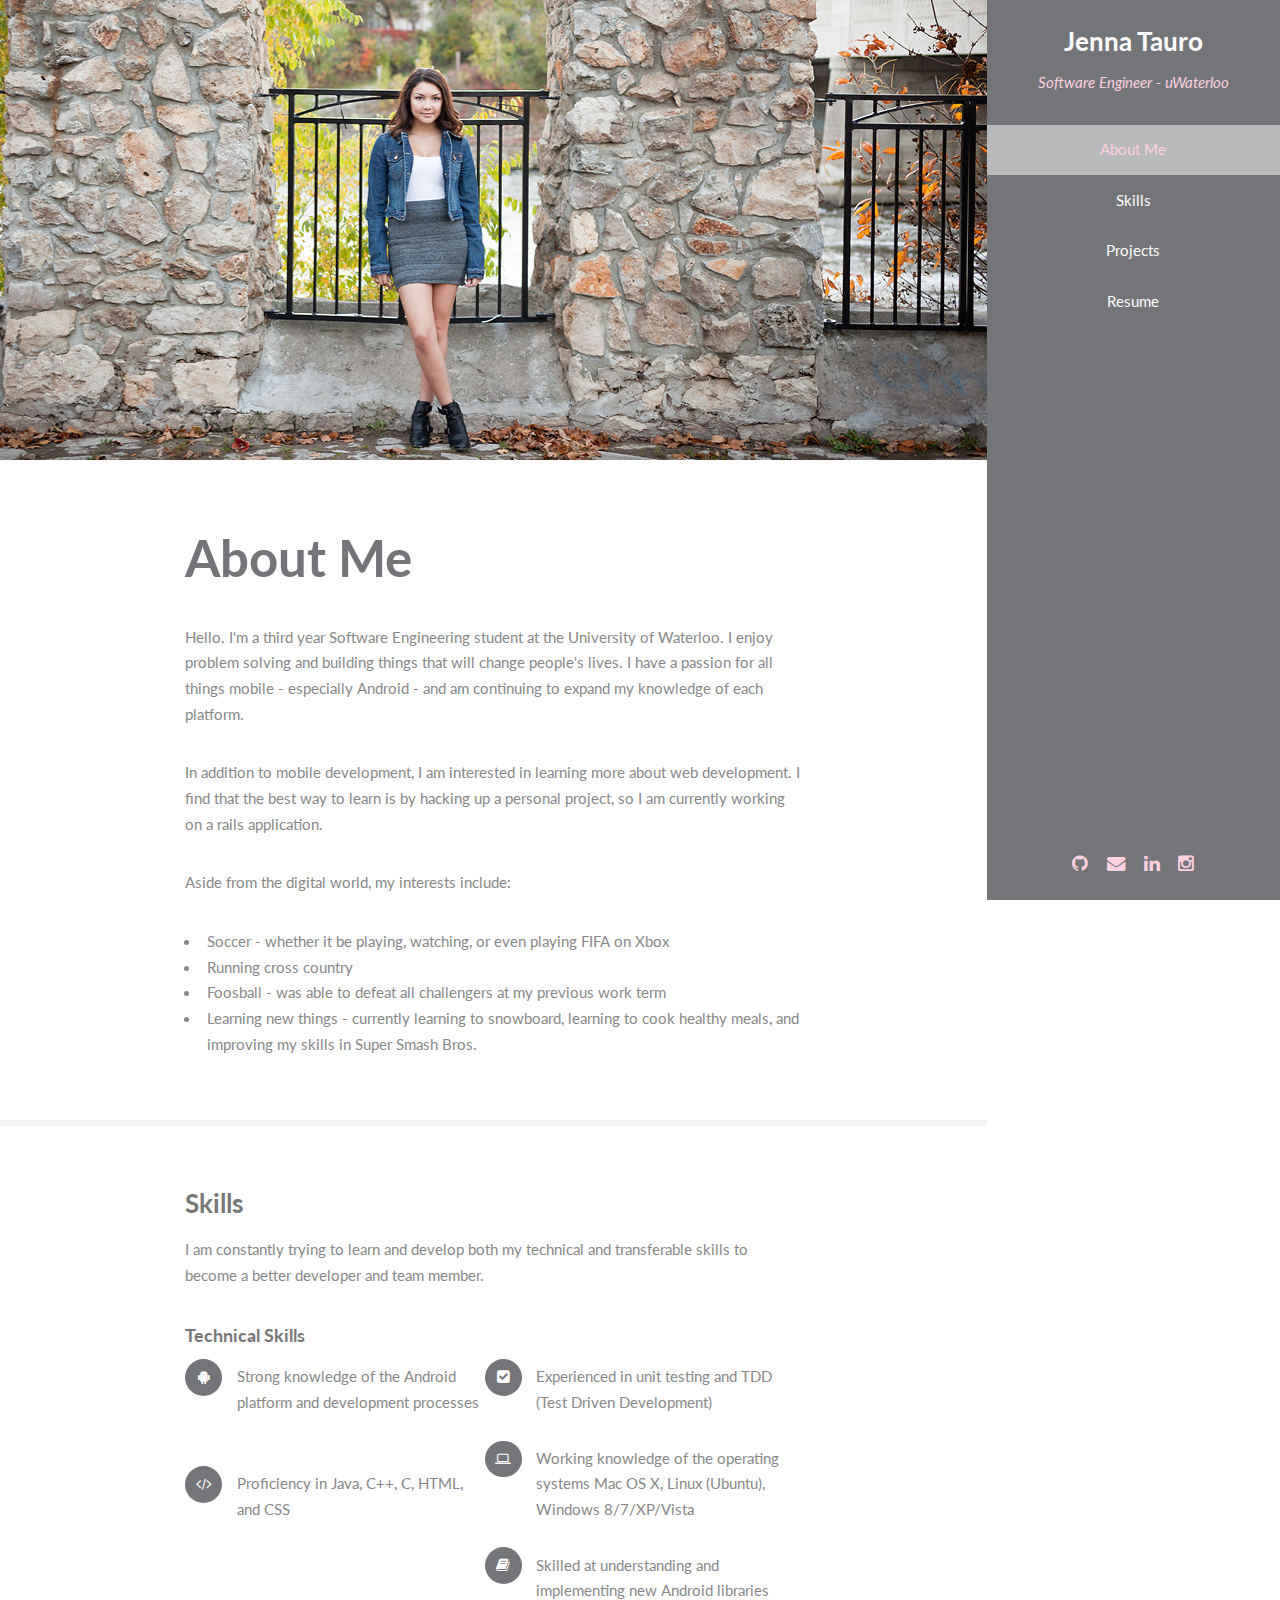
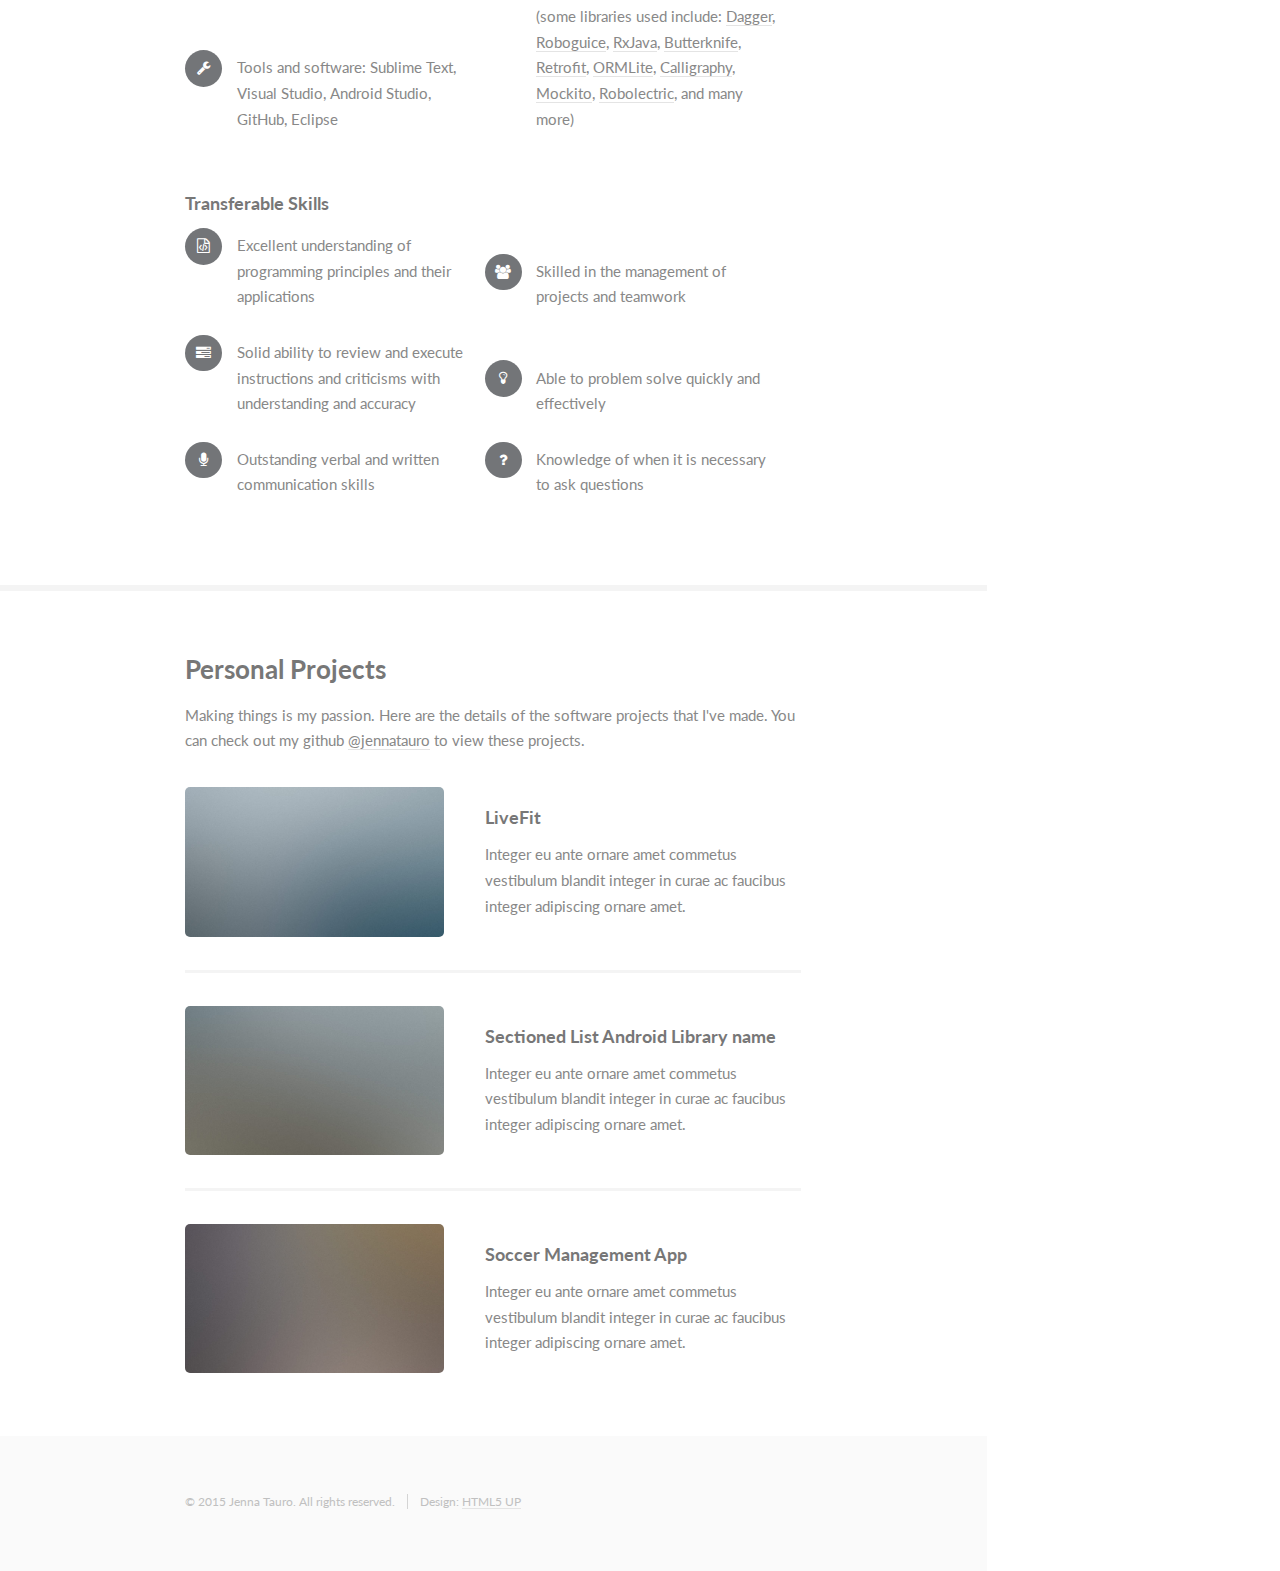
==== index.html @ 9145d29f "added to skills section" ====
<!DOCTYPE HTML>
<!--
	Read Only by HTML5 UP
	html5up.net | @n33co
	Free for personal and commercial use under the CCA 3.0 license (html5up.net/license)
-->
<html>
	<head>
		<title>Jenna Tauro</title>
		<link rel="icon" type="image/png" href="http://i.imgur.com/XwfK2UJ.png">
		<meta http-equiv="content-type" content="text/html; charset=utf-8" />
		<meta name="description" content="" />
		<meta name="keywords" content="" />
		<!--[if lte IE 8]><script src="css/ie/html5shiv.js"></script><![endif]-->
		<script src="js/jquery.min.js"></script>
		<script src="js/jquery.scrollzer.min.js"></script>
		<script src="js/jquery.scrolly.min.js"></script>
		<script src="js/skel.min.js"></script>
		<script src="js/skel-layers.min.js"></script>
		<script src="js/init.js"></script>
		<noscript>
			<link rel="stylesheet" href="css/skel.css" />
			<link rel="stylesheet" href="css/style.css" />
			<link rel="stylesheet" href="css/style-xlarge.css" />
		</noscript>
		<!--[if lte IE 8]><link rel="stylesheet" href="css/ie/v8.css" /><![endif]-->
	</head>
	<body>
		<div id="wrapper">

			<!-- Header -->
				<section id="header" class="skel-layers-fixed">
					<header>
						<h1 id="logo"><a href="#">Jenna Tauro</a></h1>
						<p>Software Engineer - uWaterloo</p>

					</header>
					<nav id="nav">
						<ul>
							<li><a href="#one" class="active">About Me</a></li>
							<li><a href="#two">Skills</a></li>
							<li><a href="#three">Projects</a></li>
							<li><a href="pdfFiles/resume.pdf" target="_blank">Resume</a></li>
						</ul>
					</nav>
					<footer>
						<ul class="icons">
							<li><a href="https://github.com/jennatauro" target="_blank" class="icon fa-github"><span class="label">Github</span></a></li>
							<li><a href="mailto:jennatauro@gmail.com"class="icon fa-envelope"><span class="label">Email</span></a></li>
							<li><a href="https://www.linkedin.com/pub/jenna-tauro/a4/456/a09" target="_blank" class="icon fa-linkedin"><span class="label">Linked In</span></a></li>
							<li><a href="http://instagram.com/jennatauro/" target="_blank" class="icon fa-instagram"><span class="label">Instagram</span></a></li>
						</ul>
					</footer>
				</section>

			<!-- Main -->
				<div id="main">

					<!-- One -->
						<section id="one">
							<div class="container">
								<header class="major">
									<h2>About Me</h2>
								</header>
								<p>Hello. I'm a third year Software Engineering student at the University of Waterloo.  I enjoy problem solving and building things that will change people's lives.  I have a passion for all things mobile - especially Android - and am continuing to expand my knowledge of each platform.  </p>

								<p>In addition to mobile development, I am interested in learning more about web development.  I find that the best way to learn is by hacking up a personal project, so I am currently working on a rails application.</p>

								<p>Aside from the digital world, my interests include: </p>

								<ul>
									<li>Soccer - whether it be playing, watching, or even playing FIFA on Xbox</li>
									<li>Running cross country</li>
									<li>Foosball - was able to defeat all challengers at my previous work term</li>
									<li>Learning new things - currently learning to snowboard, learning to cook healthy meals, and improving my skills in Super Smash Bros.</li>
								</ul>

							</div>
						</section>
						
					<!-- Two -->
						<section id="two">
							<div class="container">
								<h3>Skills</h3>
								<p>I am constantly trying to learn and develop both my technical and transferable skills to become a better developer and team member.</p>

								<h4>Technical Skills</h4>
								<ul class="feature-icons">
									<li class="fa-android">Strong knowledge of the Android platform and development processes</li>
									<li class="fa-check-square">Experienced in unit testing and TDD (Test Driven Development)</li>
									<li class="fa-code">Proficiency in Java, C++, C, HTML, and CSS</li>
									<li class="fa-laptop">Working knowledge of the operating systems Mac OS X, Linux (Ubuntu), Windows 8/7/XP/Vista</li>
									<li class="fa-wrench">Tools and software: Sublime Text, Visual Studio, Android Studio, GitHub, Eclipse</li>
									<li class="fa-book">Skilled at understanding and implementing new Android libraries (some libraries used include: <a href="http://square.github.io/dagger/" target="_blank">Dagger</a>, <a href="https://github.com/roboguice/roboguice/wiki" target="_blank">Roboguice</a>, <a href="https://github.com/ReactiveX/RxJava/wiki" target="_blank">RxJava</a>, <a href="http://jakewharton.github.io/butterknife/" target="_blank">Butterknife</a>, <a href="http://square.github.io/retrofit/" target="_blank">Retrofit</a>, <a href="http://ormlite.com/" target="_blank">ORMLite</a>, <a href="https://github.com/chrisjenx/Calligraphy" target="_blank">Calligraphy</a>, <a href="http://mockito.org/" target="_blank">Mockito</a>, <a href="http://robolectric.org/" target="_blank">Robolectric</a>, and many more)</li>
								</ul>

								<h4>Transferable Skills</h4>
								<ul class="feature-icons">
									<li class="fa-file-code-o">Excellent understanding of programming principles and their applications</li>
									<li class="fa-group">Skilled in the management of projects and teamwork</li>
									<li class="fa-tasks">Solid ability to review and execute instructions and criticisms with understanding and accuracy</li>
									<li class="fa-lightbulb-o">Able to problem solve quickly and effectively</li>
									<li class="fa-microphone">Outstanding verbal and written communication skills</li>
									<li class="fa-question">Knowledge of when it is necessary to ask questions</li>
								</ul>

							</div>
						</section>
						
					<!-- Three -->
						<section id="three">
							<div class="container">
								<h3>Personal Projects</h3>
								<p>Making things is my passion. Here are the details of the software projects that I've made.  You can check out my github <a href="https://github.com/jennatauro" target="_blank">@jennatauro</a> to view these projects.</p>
								<div class="features">
									<article>
										<a href="#" class="image"><img src="images/pic01.jpg" alt="" /></a>
										<div class="inner">
											<h4>LiveFit</h4>
											<p>Integer eu ante ornare amet commetus vestibulum blandit integer in curae ac faucibus integer adipiscing ornare amet.</p>
										</div>
									</article>
									<article>
										<a href="#" class="image"><img src="images/pic02.jpg" alt="" /></a>
										<div class="inner">
											<h4>Sectioned List Android Library name</h4>
											<p>Integer eu ante ornare amet commetus vestibulum blandit integer in curae ac faucibus integer adipiscing ornare amet.</p>
										</div>
									</article>
									<article>
										<a href="#" class="image"><img src="images/pic03.jpg" alt="" /></a>
										<div class="inner">
											<h4>Soccer Management App</h4>
											<p>Integer eu ante ornare amet commetus vestibulum blandit integer in curae ac faucibus integer adipiscing ornare amet.</p>
										</div>
									</article>
								</div>
							</div>
						</section>
				
				</div>

			<!-- Footer -->
				<section id="footer">
					<div class="container">
						<ul class="copyright">
							<li>&copy; 2015 Jenna Tauro. All rights reserved.</li><li>Design: <a href="http://html5up.net">HTML5 UP</a></li>
						</ul>
					</div>
				</section>
			
		</div>
	</body>
</html>
---- css/skel.css ----
/* Resets (http://meyerweb.com/eric/tools/css/reset/ | v2.0 | 20110126 | License: none (public domain)) */

	html,body,div,span,applet,object,iframe,h1,h2,h3,h4,h5,h6,p,blockquote,pre,a,abbr,acronym,address,big,cite,code,del,dfn,em,img,ins,kbd,q,s,samp,small,strike,strong,sub,sup,tt,var,b,u,i,center,dl,dt,dd,ol,ul,li,fieldset,form,label,legend,table,caption,tbody,tfoot,thead,tr,th,td,article,aside,canvas,details,embed,figure,figcaption,footer,header,hgroup,menu,nav,output,ruby,section,summary,time,mark,audio,video{margin:0;padding:0;border:0;font-size:100%;font:inherit;vertical-align:baseline;}article,aside,details,figcaption,figure,footer,header,hgroup,menu,nav,section{display:block;}body{line-height:1;}ol,ul{list-style:none;}blockquote,q{quotes:none;}blockquote:before,blockquote:after,q:before,q:after{content:'';content:none;}table{border-collapse:collapse;border-spacing:0;}body{-webkit-text-size-adjust:none}

/* Box Model */

	*, *:before, *:after {
		-moz-box-sizing: border-box;
		-webkit-box-sizing: border-box;
		box-sizing: border-box;
	}

/* Container */

	.container {
		margin-left: auto;
		margin-right: auto;
		
		/* width: (containers) */
		width: 45em;
	}

	/* Modifiers */

		/* 125% */
			.container.\31 25\25 {
				width: 100%;
				
				/* max-width: (containers * 1.25) */
				max-width: 56.25em;

				/* min-width: (containers) */
				min-width: 45em;
			}

		/* 75% */
			.container.\37 5\25 {
				
				/* width: (containers * 0.75) */
				width: 33.75em;

			}

		/* 50% */
			.container.\35 0\25 {
				
				/* width: (containers * 0.50) */
				width: 22.5em;

			}

		/* 25% */
			.container.\32 5\25 {
				
				/* width: (containers * 0.25) */
				width: 11.25em;

			}

/* Grid */

	.row {
		border-bottom: solid 1px transparent;
	}

	.row > * {
		float: left;
	}
	
	.row:after, .row:before {
		content: '';
		display: block;
		clear: both;
		height: 0;
	}
	
	.row.uniform > * > :first-child {
		margin-top: 0;
	}
	
	.row.uniform > * > :last-child {
		margin-bottom: 0;
	}

	/* Gutters */

		/* Normal */
		
			.row > * {
				/* padding: (gutters.horizontal) 0 0 (gutters.vertical) */
				padding: 0 0 0 2em;
			}

			.row {
				/* margin: -(gutters.horizontal) 0 -1px -(gutters.vertical) */
				margin: 0 0 -1px -2em;
			}
			
			.row.uniform > * {
				/* padding: (gutters.vertical) 0 0 (gutters.vertical) */
				padding: 2em 0 0 2em;
			}

			.row.uniform {
				/* margin: -(gutters.vertical) 0 -1px -(gutters.vertical) */
				margin: -2em 0 -1px -2em;
			}
			
		/* 200% */
		
			.row.\32 00\25 > * {
				/* padding: (gutters.horizontal) 0 0 (gutters.vertical) */
				padding: 0 0 0 4em;
			}

			.row.\32 00\25 {
				/* margin: -(gutters.horizontal) 0 -1px -(gutters.vertical) */
				margin: 0 0 -1px -4em;
			}

			.row.uniform.\32 00\25 > * {
				/* padding: (gutters.vertical) 0 0 (gutters.vertical) */
				padding: 4em 0 0 4em;
			}

			.row.uniform.\32 00\25 {
				/* margin: -(gutters.vertical) 0 -1px -(gutters.vertical) */
				margin: -4em 0 -1px -4em;
			}

		/* 150% */
		
			.row.\31 50\25 > * {
				/* padding: (gutters.horizontal) 0 0 (gutters.vertical) */
				padding: 0 0 0 1.5em;
			}

			.row.\31 50\25 {
				/* margin: -(gutters.horizontal) 0 -1px -(gutters.vertical) */
				margin: 0 0 -1px -1.5em;
			}

			.row.uniform.\31 50\25 > * {
				/* padding: (gutters.vertical) 0 0 (gutters.vertical) */
				padding: 1.5em 0 0 1.5em;
			}

			.row.uniform.\31 50\25 {
				/* margin: -(gutters.vertical) 0 -1px -(gutters.vertical) */
				margin: -1.5em 0 -1px -1.5em;
			}

		/* 50% */
		
			.row.\35 0\25 > * {
				/* padding: (gutters.horizontal) 0 0 (gutters.vertical) */
				padding: 0 0 0 1em;
			}

			.row.\35 0\25 {
				/* margin: -(gutters.horizontal) 0 -1px -(gutters.vertical) */
				margin: 0 0 -1px -1em;
			}

			.row.uniform.\35 0\25 > * {
				/* padding: (gutters.vertical) 0 0 (gutters.vertical) */
				padding: 1em 0 0 1em;
			}

			.row.uniform.\35 0\25 {
				/* margin: -(gutters.vertical) 0 -1px -(gutters.vertical) */
				margin: -1em 0 -1px -1em;
			}

		/* 25% */
		
			.row.\32 5\25 > * {
				/* padding: (gutters.horizontal) 0 0 (gutters.vertical) */
				padding: 0 0 0 0.5em;
			}

			.row.\32 5\25 {
				/* margin: -(gutters.horizontal) 0 -1px -(gutters.vertical) */
				margin: 0 0 -1px -0.5em;
			}

			.row.uniform.\32 5\25 > * {
				/* padding: (gutters.vertical) 0 0 (gutters.vertical) */
				padding: 0.5em 0 0 0.5em;
			}

			.row.uniform.\32 5\25 {
				/* margin: -(gutters.vertical) 0 -1px -(gutters.vertical) */
				margin: -0.5em 0 -1px -0.5em;
			}

		/* 0% */
		
			.row.\30 \25 > * {
				padding: 0;
			}

			.row.\30 \25 {
				margin: 0 0 -1px 0;
			}

	/* Cells */

		.\31 2u, .\31 2u\24, .\31 2u\28 1\29, .\31 2u\24\28 1\29 { width: 100%; clear: none; }
		.\31 1u, .\31 1u\24, .\31 1u\28 1\29, .\31 1u\24\28 1\29 { width: 91.6666666667%; clear: none; }
		.\31 0u, .\31 0u\24, .\31 0u\28 1\29, .\31 0u\24\28 1\29 { width: 83.3333333333%; clear: none; }
		.\39 u, .\39 u\24, .\39 u\28 1\29, .\39 u\24\28 1\29 { width: 75%; clear: none; }
		.\38 u, .\38 u\24, .\38 u\28 1\29, .\38 u\24\28 1\29 { width: 66.6666666667%; clear: none; }
		.\37 u, .\37 u\24, .\37 u\28 1\29, .\37 u\24\28 1\29 { width: 58.3333333333%; clear: none; }
		.\36 u, .\36 u\24, .\36 u\28 1\29, .\36 u\24\28 1\29 { width: 50%; clear: none; }
		.\35 u, .\35 u\24, .\35 u\28 1\29, .\35 u\24\28 1\29 { width: 41.6666666667%; clear: none; }
		.\34 u, .\34 u\24, .\34 u\28 1\29, .\34 u\24\28 1\29 { width: 33.3333333333%; clear: none; }
		.\33 u, .\33 u\24, .\33 u\28 1\29, .\33 u\24\28 1\29 { width: 25%; clear: none; }
		.\32 u, .\32 u\24, .\32 u\28 1\29, .\32 u\24\28 1\29 { width: 16.6666666667%; clear: none; }
		.\31 u, .\31 u\24, .\31 u\28 1\29, .\31 u\24\28 1\29 { width: 8.3333333333%; clear: none; }

		.\31 2u\24 + *, .\31 2u\24\28 1\29 + *,
		.\31 1u\24 + *, .\31 1u\24\28 1\29 + *,
		.\31 0u\24 + *, .\31 0u\24\28 1\29 + *,
		.\39 u\24 + *, .\39 u\24\28 1\29 + *,
		.\38 u\24 + *, .\38 u\24\28 1\29 + *,
		.\37 u\24 + *, .\37 u\24\28 1\29 + *,
		.\36 u\24 + *, .\36 u\24\28 1\29 + *,
		.\35 u\24 + *, .\35 u\24\28 1\29 + *,
		.\34 u\24 + *, .\34 u\24\28 1\29 + *,
		.\33 u\24 + *, .\33 u\24\28 1\29 + *,
		.\32 u\24 + *, .\32 u\24\28 1\29 + *,
		.\31 u\24  + *,  .\31 u\24\28 1\29 + * {
			clear: left;
		}
			
		.\-11u { margin-left: 91.6666666667% }
		.\-10u { margin-left: 83.3333333333% }
		.\-9u { margin-left: 75% }
		.\-8u { margin-left: 66.6666666667% }
		.\-7u { margin-left: 58.3333333333% }
		.\-6u { margin-left: 50% }
		.\-5u { margin-left: 41.6666666667% }
		.\-4u { margin-left: 33.3333333333% }
		.\-3u { margin-left: 25% }
		.\-2u { margin-left: 16.6666666667% }
		.\-1u { margin-left: 8.3333333333% }
---- css/style.css ----
@charset "UTF-8";
@import url(font-awesome.min.css);
@import url("http://fonts.googleapis.com/css?family=Lato:400,400italic,700,700italic|Source+Code+Pro:400");

/*
	Read Only by HTML5 UP
	html5up.net | @n33co
	Free for personal and commercial use under the CCA 3.0 license (html5up.net/license)
*/

/* Basic */

	body {
		background: #fff;
	}

	body, input, select, textarea {
		color: #888;
		font-family: "Lato", sans-serif;
		font-size: 16pt;
		font-weight: 400;
		line-height: 1.75em;
	}

	a {
		-moz-transition: color 0.2s ease-in-out, border-color 0.2s ease-in-out;
		-webkit-transition: color 0.2s ease-in-out, border-color 0.2s ease-in-out;
		-o-transition: color 0.2s ease-in-out, border-color 0.2s ease-in-out;
		-ms-transition: color 0.2s ease-in-out, border-color 0.2s ease-in-out;
		transition: color 0.2s ease-in-out, border-color 0.2s ease-in-out;
		border-bottom: solid 1px #e4e4e4;
		color: inherit;
		text-decoration: none;
	}

		a:hover {
			border-bottom-color: transparent;
			color: #FFA3C2 !important;
		}

	strong, b {
		color: #777;
		font-weight: 700;
	}

	em, i {
		font-style: italic;
	}

	p {
		margin: 0 0 2.25em 0;
	}

	h1, h2, h3, h4, h5, h6 {
		color: #777;
		font-weight: 700;
		line-height: 1em;
		margin: 0 0 0.5625em 0;
	}

		h1 a, h2 a, h3 a, h4 a, h5 a, h6 a {
			border: 0;
			color: inherit;
			text-decoration: none;
		}

	h2 {
		font-size: 2em;
		line-height: 1.5em;
	}

	h3 {
		font-size: 1.75em;
		line-height: 1.5em;
	}

	h4 {
		font-size: 1.25em;
		line-height: 1.5em;
	}

	h5 {
		font-size: 0.9em;
		line-height: 1.5em;
	}

	h6 {
		font-size: 0.7em;
		line-height: 1.5em;
	}

	sub {
		font-size: 0.8em;
		position: relative;
		top: 0.5em;
	}

	sup {
		font-size: 0.8em;
		position: relative;
		top: -0.5em;
	}

	hr {
		border: 0;
		border-bottom: solid 2px #f4f4f4;
		margin: 2.25em 0;
	}

		hr.major {
			margin: 3.375em 0;
		}

	blockquote {
		border-left: solid 8px #e4e4e4;
		font-style: italic;
		margin: 0 0 2.25em 0;
		padding: 0.5em 0 0.5em 2em;
	}

	code {
		background: #555;
		border-radius: 5px;
		color: #fff;
		font-family: "Source Code Pro", monospace;
		font-size: 0.9em;
		margin: 0 0.25em;
		padding: 0.25em 0.65em;
	}

	pre {
		font-family: "Source Code Pro", monospace;
		font-size: 0.9em;
		margin: 0 0 2.25em 0;
	}

		pre code {
			-webkit-overflow-scrolling: touch;
			display: block;
			line-height: 1.5em;
			overflow-x: auto;
			padding: 1em 1.5em;
		}

	.align-left {
		text-align: left;
	}

	.align-center {
		text-align: center;
	}

	.align-right {
		text-align: right;
	}

/* Section/Article */

	section.special, article.special {
		text-align: center;
	}

	header p {
		color: #aaa;
		position: relative;
		margin: 0 0 1.6875em 0;
	}

	header h2 + p {
		font-size: 1.25em;
		margin-top: -0.5em;
		line-height: 1.5em;
	}

	header h3 + p {
		font-size: 1.1em;
		margin-top: -0.35em;
		line-height: 1.5em;
	}

	header h4 + p,
	header h5 + p,
	header h6 + p {
		font-size: 0.9em;
		margin-top: -0.25em;
		line-height: 1.5em;
	}

	header.major h2 {
		color: #737578;
		font-size: 3.5em;
	}

		header.major h2 + p {
			color: #777;
			font-size: 1.75em;
			font-weight: 700;
			margin-top: -0.75em;
		}

/* Form */

	form {
		margin: 0 0 2.25em 0;
	}

	label {
		color: #777;
		display: block;
		font-size: 0.9em;
		font-weight: 700;
		margin: 0 0 1.125em 0;
	}

	input::-moz-focus-inner {
		border: 0;
		padding: 0;
	}

	input[type="text"],
	input[type="password"],
	input[type="email"],
	select,
	textarea {
		-moz-appearance: none;
		-webkit-appearance: none;
		-o-appearance: none;
		-ms-appearance: none;
		appearance: none;
		border-radius: 5px;
		border: none;
		border: solid 2px #e4e4e4;
		color: inherit;
		display: block;
		outline: 0;
		padding: 0 1em;
		text-decoration: none;
		width: 100%;
	}

		input[type="text"]:invalid,
		input[type="password"]:invalid,
		input[type="email"]:invalid,
		select:invalid,
		textarea:invalid {
			box-shadow: none;
		}

		input[type="text"]:focus,
		input[type="password"]:focus,
		input[type="email"]:focus,
		select:focus,
		textarea:focus {
			border-color: #FFA3C2;
		}

	.select-wrapper {
		text-decoration: none;
		display: block;
		position: relative;
	}

		.select-wrapper:before {
			content: '\f078';
			-moz-osx-font-smoothing: grayscale;
			-webkit-font-smoothing: antialiased;
			font-family: FontAwesome;
			font-style: normal;
			font-weight: normal;
			text-transform: none !important;
		}

		.select-wrapper:before {
			color: #e4e4e4;
			display: block;
			height: 2.75em;
			line-height: 2.75em;
			pointer-events: none;
			position: absolute;
			right: 0;
			text-align: center;
			top: 0;
			width: 2.75em;
		}

		.select-wrapper select::-ms-expand {
			display: none;
		}

	input[type="text"],
	input[type="password"],
	input[type="email"],
	select {
		height: 2.75em;
	}

	textarea {
		padding: 0.75em 1em;
	}

	input[type="checkbox"],
	input[type="radio"] {
		-moz-appearance: none;
		-webkit-appearance: none;
		-o-appearance: none;
		-ms-appearance: none;
		appearance: none;
		display: block;
		float: left;
		margin-right: -2em;
		opacity: 0;
		width: 1em;
		z-index: -1;
	}

		input[type="checkbox"] + label,
		input[type="radio"] + label {
			text-decoration: none;
			color: #888;
			cursor: pointer;
			display: inline-block;
			font-size: 1em;
			font-weight: 400;
			padding-left: 2.4em;
			padding-right: 0.75em;
			position: relative;
		}

			input[type="checkbox"] + label:before,
			input[type="radio"] + label:before {
				-moz-osx-font-smoothing: grayscale;
				-webkit-font-smoothing: antialiased;
				font-family: FontAwesome;
				font-style: normal;
				font-weight: normal;
				text-transform: none !important;
			}

			input[type="checkbox"] + label:before,
			input[type="radio"] + label:before {
				background: #fafafa;
				border-radius: 5px;
				border: solid 2px #e4e4e4;
				content: '';
				display: inline-block;
				height: 1.65em;
				left: 0;
				line-height: 1.58125em;
				position: absolute;
				text-align: center;
				top: 0;
				width: 1.65em;
			}

		input[type="checkbox"]:checked + label:before,
		input[type="radio"]:checked + label:before {
			background: #989898;
			border-color: #989898;
			color: #ffffff;
			content: '\f00c';
		}

		input[type="checkbox"]:focus + label:before,
		input[type="radio"]:focus + label:before {
			border-color: #737578;
		}

	input[type="checkbox"] + label:before {
		border-radius: 5px;
	}

	input[type="radio"] + label:before {
		border-radius: 100%;
	}

	::-webkit-input-placeholder {
		color: #aaa !important;
		font-style: italic;
		opacity: 1.0;
	}

	:-moz-placeholder {
		color: #aaa !important;
		font-style: italic;
		opacity: 1.0;
	}

	::-moz-placeholder {
		color: #aaa !important;
		font-style: italic;
		opacity: 1.0;
	}

	:-ms-input-placeholder {
		color: #aaa !important;
		font-style: italic;
		opacity: 1.0;
	}

	.formerize-placeholder {
		color: #aaa !important;
		font-style: italic;
		opacity: 1.0;
	}

/* Box */

	.box {
		border-radius: 5px;
		border: solid 2px #e4e4e4;
		margin-bottom: 2.25em;
		padding: 1.5em;
	}

		.box > :last-child,
		.box > :last-child > :last-child,
		.box > :last-child > :last-child > :last-child {
			margin-bottom: 0;
		}

		.box.alt {
			border: 0;
			border-radius: 0;
			padding: 0;
		}

/* Icon */

	.icon {
		text-decoration: none;
		border-bottom: none;
		position: relative;
	}

		.icon:before {
			-moz-osx-font-smoothing: grayscale;
			-webkit-font-smoothing: antialiased;
			font-family: FontAwesome;
			font-style: normal;
			font-weight: normal;
			text-transform: none !important;
		}

		.icon > .label {
			display: none;
		}

/* Image */

	.image {
		border-radius: 5px;
		border: 0;
		display: inline-block;
		position: relative;
	}

		.image img {
			border-radius: 5px;
			display: block;
		}

		.image.left {
			float: left;
			margin: 0 2.5em 2em 0;
			top: 0.25em;
		}

		.image.right {
			float: right;
			margin: 0 0 2em 2.5em;
			top: 0.25em;
		}

		.image.fit {
			display: block;
			margin: 0 0 2.25em 0;
			width: 100%;
		}

			.image.fit img {
				display: block;
				width: 100%;
			}

		.image.avatar {
			border-radius: 100%;
			overflow: hidden;
		}

			.image.avatar img {
				border-radius: 100%;
				display: block;
				width: 100%;
			}

/* List */

	ol {
		list-style: decimal;
		margin: 0 0 2.25em 0;
		padding-left: 1.25em;
	}

		ol li {
			padding-left: 0.25em;
		}

	ul {
		list-style: disc;
		margin: 0 0 2.25em 0;
		padding-left: 1em;
	}

		ul li {
			padding-left: 0.5em;
		}

		ul.alt {
			list-style: none;
			padding-left: 0;
		}

			ul.alt li {
				border-top: solid 2px #f4f4f4;
				padding: 0.5em 0;
			}

				ul.alt li:first-child {
					border-top: 0;
					padding-top: 0;
				}

		ul.feature-icons {
			list-style: none;
			padding-left: 0;
		}

			ul.feature-icons li {
				text-decoration: none;
				display: inline-block;
				margin: 0 0 1.6875em 0;
				padding: 0.35em 0 0 3.5em;
				position: relative;
				width: 48%;
			}

				ul.feature-icons li:before {
					-moz-osx-font-smoothing: grayscale;
					-webkit-font-smoothing: antialiased;
					font-family: FontAwesome;
					font-style: normal;
					font-weight: normal;
					text-transform: none !important;
				}

				ul.feature-icons li:before {
					background: #737578;
					border-radius: 100%;
					color: #ffffff;
					display: block;
					height: 2.5em;
					left: 0;
					line-height: 2.5em;
					position: absolute;
					text-align: center;
					top: 0;
					width: 2.5em;
				}

		ul.icons {
			cursor: default;
			list-style: none;
			padding-left: 0;
		}

			ul.icons li {
				display: inline-block;
				padding: 0 1em 0 0;
			}

				ul.icons li:last-child {
					padding-right: 0 !important;
				}

				ul.icons li .icon:before {
					font-size: 1.25em;
				}

		ul.actions {
			cursor: default;
			list-style: none;
			padding-left: 0;
		}

			ul.actions li {
				display: inline-block;
				padding: 0 1.125em 0 0;
				vertical-align: middle;
			}

				ul.actions li:last-child {
					padding-right: 0;
				}

			ul.actions.small li {
				padding: 0 0.5625em 0 0;
			}

			ul.actions.vertical li {
				display: block;
				padding: 1.125em 0 0 0;
			}

				ul.actions.vertical li:first-child {
					padding-top: 0;
				}

				ul.actions.vertical li > * {
					margin-bottom: 0;
				}

			ul.actions.vertical.small li {
				padding: 0.5625em 0 0 0;
			}

				ul.actions.vertical.small li:first-child {
					padding-top: 0;
				}

			ul.actions.fit {
				display: table;
				margin-left: -1.125em;
				padding: 0;
				table-layout: fixed;
				width: calc(100% + 1.125em);
			}

				ul.actions.fit li {
					display: table-cell;
					padding: 0 0 0 1.125em;
				}

					ul.actions.fit li > * {
						margin-bottom: 0;
					}

				ul.actions.fit.small {
					margin-left: -0.5625em;
					width: calc(100% + 0.5625em);
				}

					ul.actions.fit.small li {
						padding: 0 0 0 0.5625em;
					}

	dl {
		margin: 0 0 2.25em 0;
	}

/* Table */

	.table-wrapper {
		-webkit-overflow-scrolling: touch;
		overflow-x: auto;
	}

	table {
		margin: 0 0 2.25em 0;
		width: 100%;
	}

		table tbody tr {
			border: solid 2px #f4f4f4;
			border-left: 0;
			border-right: 0;
		}

			table tbody tr:nth-child(2n + 1) {
				background-color: #fafafa;
			}

		table td {
			padding: 0.75em 0.75em;
		}

		table th {
			color: #777;
			font-size: 0.9em;
			font-weight: 700;
			padding: 0 0.75em 0.75em 0.75em;
			text-align: left;
		}

		table thead {
			border-bottom: solid 4px #e4e4e4;
		}

		table tfoot {
			border-top: solid 4px #e4e4e4;
		}

		table.alt {
			border-collapse: separate;
		}

			table.alt tbody tr td {
				border: solid 2px #e4e4e4;
				border-left-width: 0;
				border-top-width: 0;
			}

				table.alt tbody tr td:first-child {
					border-left-width: 2px;
				}

			table.alt tbody tr:first-child td {
				border-top-width: 2px;
			}

			table.alt thead {
				border-bottom: 0;
			}

			table.alt tfoot {
				border-top: 0;
			}

/* Button */

	input[type="submit"],
	input[type="reset"],
	input[type="button"],
	.button {
		-moz-appearance: none;
		-webkit-appearance: none;
		-o-appearance: none;
		-ms-appearance: none;
		appearance: none;
		-moz-transition: background-color 0.2s ease-in-out, color 0.2s ease-in-out;
		-webkit-transition: background-color 0.2s ease-in-out, color 0.2s ease-in-out;
		-o-transition: background-color 0.2s ease-in-out, color 0.2s ease-in-out;
		-ms-transition: background-color 0.2s ease-in-out, color 0.2s ease-in-out;
		transition: background-color 0.2s ease-in-out, color 0.2s ease-in-out;
		background-color: #989898;
		border-radius: 5px;
		border: 0;
		color: #ffffff !important;
		cursor: pointer;
		display: inline-block;
		font-weight: 700;
		height: 2.75em;
		line-height: 2.75em;
		padding: 0 1.5em;
		text-align: center;
		text-decoration: none;
		white-space: nowrap;
	}

		input[type="submit"]:hover,
		input[type="reset"]:hover,
		input[type="button"]:hover,
		.button:hover {
			background-color: #a5a5a5;
			color: #ffffff !important;
		}

		input[type="submit"]:active,
		input[type="reset"]:active,
		input[type="button"]:active,
		.button:active {
			background-color: #8b8b8b;
		}

		input[type="submit"].icon,
		input[type="reset"].icon,
		input[type="button"].icon,
		.button.icon {
			padding-left: 1.35em;
		}

			input[type="submit"].icon:before,
			input[type="reset"].icon:before,
			input[type="button"].icon:before,
			.button.icon:before {
				margin-right: 0.5em;
			}

		input[type="submit"].fit,
		input[type="reset"].fit,
		input[type="button"].fit,
		.button.fit {
			display: block;
			margin: 0 0 1.125em 0;
			width: 100%;
		}

		input[type="submit"].small,
		input[type="reset"].small,
		input[type="button"].small,
		.button.small {
			font-size: 0.8em;
		}

		input[type="submit"].big,
		input[type="reset"].big,
		input[type="button"].big,
		.button.big {
			font-size: 1.35em;
		}

		input[type="submit"].alt,
		input[type="reset"].alt,
		input[type="button"].alt,
		.button.alt {
			background-color: transparent;
			box-shadow: inset 0 0 0 2px #e4e4e4;
			color: #777 !important;
		}

			input[type="submit"].alt:hover,
			input[type="reset"].alt:hover,
			input[type="button"].alt:hover,
			.button.alt:hover {
				background-color: #f4f4f4;
				color: #777 !important;
			}

			input[type="submit"].alt:active,
			input[type="reset"].alt:active,
			input[type="button"].alt:active,
			.button.alt:active {
				background-color: #eaeaea;
			}

			input[type="submit"].alt.icon:before,
			input[type="reset"].alt.icon:before,
			input[type="button"].alt.icon:before,
			.button.alt.icon:before {
				color: #aaa;
			}

		input[type="submit"].special,
		input[type="reset"].special,
		input[type="button"].special,
		.button.special {
			background-color: #737578;
			color: #ffffff !important;
		}

			input[type="submit"].special:hover,
			input[type="reset"].special:hover,
			input[type="button"].special:hover,
			.button.special:hover {
				background-color: #B9BABC;
			}

			input[type="submit"].special:active,
			input[type="reset"].special:active,
			input[type="button"].special:active,
			.button.special:active {
				background-color: #B9BABC;
			}

		input[type="submit"].disabled, input[type="submit"]:disabled,
		input[type="reset"].disabled,
		input[type="reset"]:disabled,
		input[type="button"].disabled,
		input[type="button"]:disabled,
		.button.disabled,
		.button:disabled {
			background-color: #888 !important;
			box-shadow: inset 0 -0.15em 0 0 rgba(0, 0, 0, 0.15);
			color: #fff !important;
			cursor: default;
			opacity: 0.25;
		}

/* Features */

	.features article {
		border-top: solid 3px #f4f4f4;
		margin-bottom: 2.25em;
		padding-top: 2.25em;
	}

		.features article:first-child {
			border-top: 0;
			padding-top: 0;
		}

		.features article .image {
			display: inline-block;
			padding-right: 2.5em;
			vertical-align: middle;
			width: 48%;
		}

			.features article .image img {
				display: block;
				width: 100%;
			}

		.features article .inner {
			display: inline-block;
			vertical-align: middle;
			width: 50%;
		}

			.features article .inner > :last-child {
				margin-bottom: 0;
			}

/* Header */

	#header {
		background: #737578;
		color: #FFE3ED;
		height: 100%;
		position: fixed;
		text-align: center;
		top: 0;
		width: 23em;
		right: 0;
	}

		#header h1, #header h2, #header h3, #header h4, #header h5, #header h6 {
			color: #ffffff;
		}

			#header h1 a, #header h2 a, #header h3 a, #header h4 a, #header h5 a, #header h6 a {
				color: #ffffff;
			}

		#header header p {
			color: #FFD1E0;
		}

		#header a {
			color: #FFD1E0;
		}

			#header a:hover {
				color: #ffffff !important;
			}

		#header > header {
			padding: 3em;
		}

			#header > header .avatar {
				display: block;
				margin: 0 auto 2.25em auto;
				width: 8em;
			}

			#header > header h1 {
				font-size: 1.75em;
				margin: 0;
			}

			#header > header p {
				color: #FFD1E0;
				font-style: italic;
				margin: 1em 0 0 0;
			}

		#header > footer {
			bottom: 0;
			left: 0;
			padding: 2em;
			position: absolute;
			width: 100%;
		}

			#header > footer .icons {
				margin: 0;
			}

				#header > footer .icons li a {
					color: #FFD1E0;
				}

		#header > nav ul {
			list-style: none;
			margin: 0;
			padding: 0;
		}

			#header > nav ul li {
				border-top: solid 0px #000000;
				display: block;
				padding: 0;
			}

				#header > nav ul li a {
					-moz-transition: none;
					-webkit-transition: none;
					-o-transition: none;
					-ms-transition: none;
					transition: none;
					border: 0;
					color: #ffffff !important;
					display: block;
					padding: 0.85em 0;
					text-decoration: none;
				}

					#header > nav ul li a.active {
						background: #B9BABC;
						color: #FFD1E0 !important;
					}

				#header > nav ul li:first-child {
					border-top: 0;
				}

/* Wrapper */

	#wrapper {
		background: #fff;
		padding-right: 23em;
	}

/* Main */

	#main > section {
		border-top: solid 6px #f4f4f4;
	}

		#main > section > .container {
			padding: 6em 0 4em 0;
		}

		#main > section:first-child {
			border-top: 0;
		}

/* One */

	#one:before {
		background-image: url("../images/Tauro-Photography-kitchener-waterloo-web.jpg");
		background-position: top right;
		background-repeat: no-repeat;
		background-size: cover;
		content: '';
		display: block;
		height: 460px;
		width: 100%;
	}

/* Footer */

	#footer {
		background: #fafafa;
		border-top: 0;
		color: #c0c0c0;
		overflow: hidden;
		padding: 4em 0 2em 0;
	}

		#footer .copyright {
			line-height: 1em;
			list-style: none;
			padding: 0;
		}

			#footer .copyright li {
				border-left: solid 1px #d4d4d4;
				display: inline-block;
				font-size: 0.8em;
				margin-left: 1em;
				padding-left: 1em;
			}

				#footer .copyright li:first-child {
					border-left: 0;
					margin-left: 0;
					padding-left: 0;
				}

				#footer .copyright li a {
					color: inherit;
				}
---- css/style-xlarge.css ----
/*
	Read Only by HTML5 UP
	html5up.net | @n33co
	Free for personal and commercial use under the CCA 3.0 license (html5up.net/license)
*/

/* Basic */

	body, input, select, textarea {
		font-size: 13pt;
	}

/* Header */

	#header {
		width: 21em;
	}

		#header > header {
			padding: 2em;
		}

		#header > footer {
			padding: 1.5em;
		}

/* Wrapper */

	#wrapper {
		padding-right: 21em;
	}

/* Main */

	#main > section > .container {
		padding: 4em 0 2em 0;
	}
---- css/ie/v8.css ----
/*
	Read Only by HTML5 UP
	html5up.net | @n33co
	Free for personal and commercial use under the CCA 3.0 license (html5up.net/license)
*/

/* Basic */

	code,
	input[type="text"],
	input[type="password"],
	input[type="email"],
	select,
	textarea,
	.box,
	.image,
	.image img,
	input[type="submit"],
	input[type="reset"],
	input[type="button"],
	.button {
		position: relative;
		-ms-behavior: url("css/ie/PIE.htc");
	}

/* Form */

	input[type="text"],
	input[type="password"],
	input[type="email"],
	select {
		line-height: 2.75em;
	}

	input[type="checkbox"],
	input[type="radio"] {
		-moz-appearance: normal;
		-webkit-appearance: normal;
		-o-appearance: normal;
		-ms-appearance: normal;
		appearance: normal;
	}

		input[type="checkbox"] + label,
		input[type="radio"] + label {
			padding: 0 0 0 1.5em;
		}

			input[type="checkbox"] + label:before,
			input[type="radio"] + label:before {
				display: none;
			}

/* Button */

	input[type="submit"].alt,
	input[type="reset"].alt,
	input[type="button"].alt,
	.button.alt {
		border: solid 2px #e4e4e4;
	}
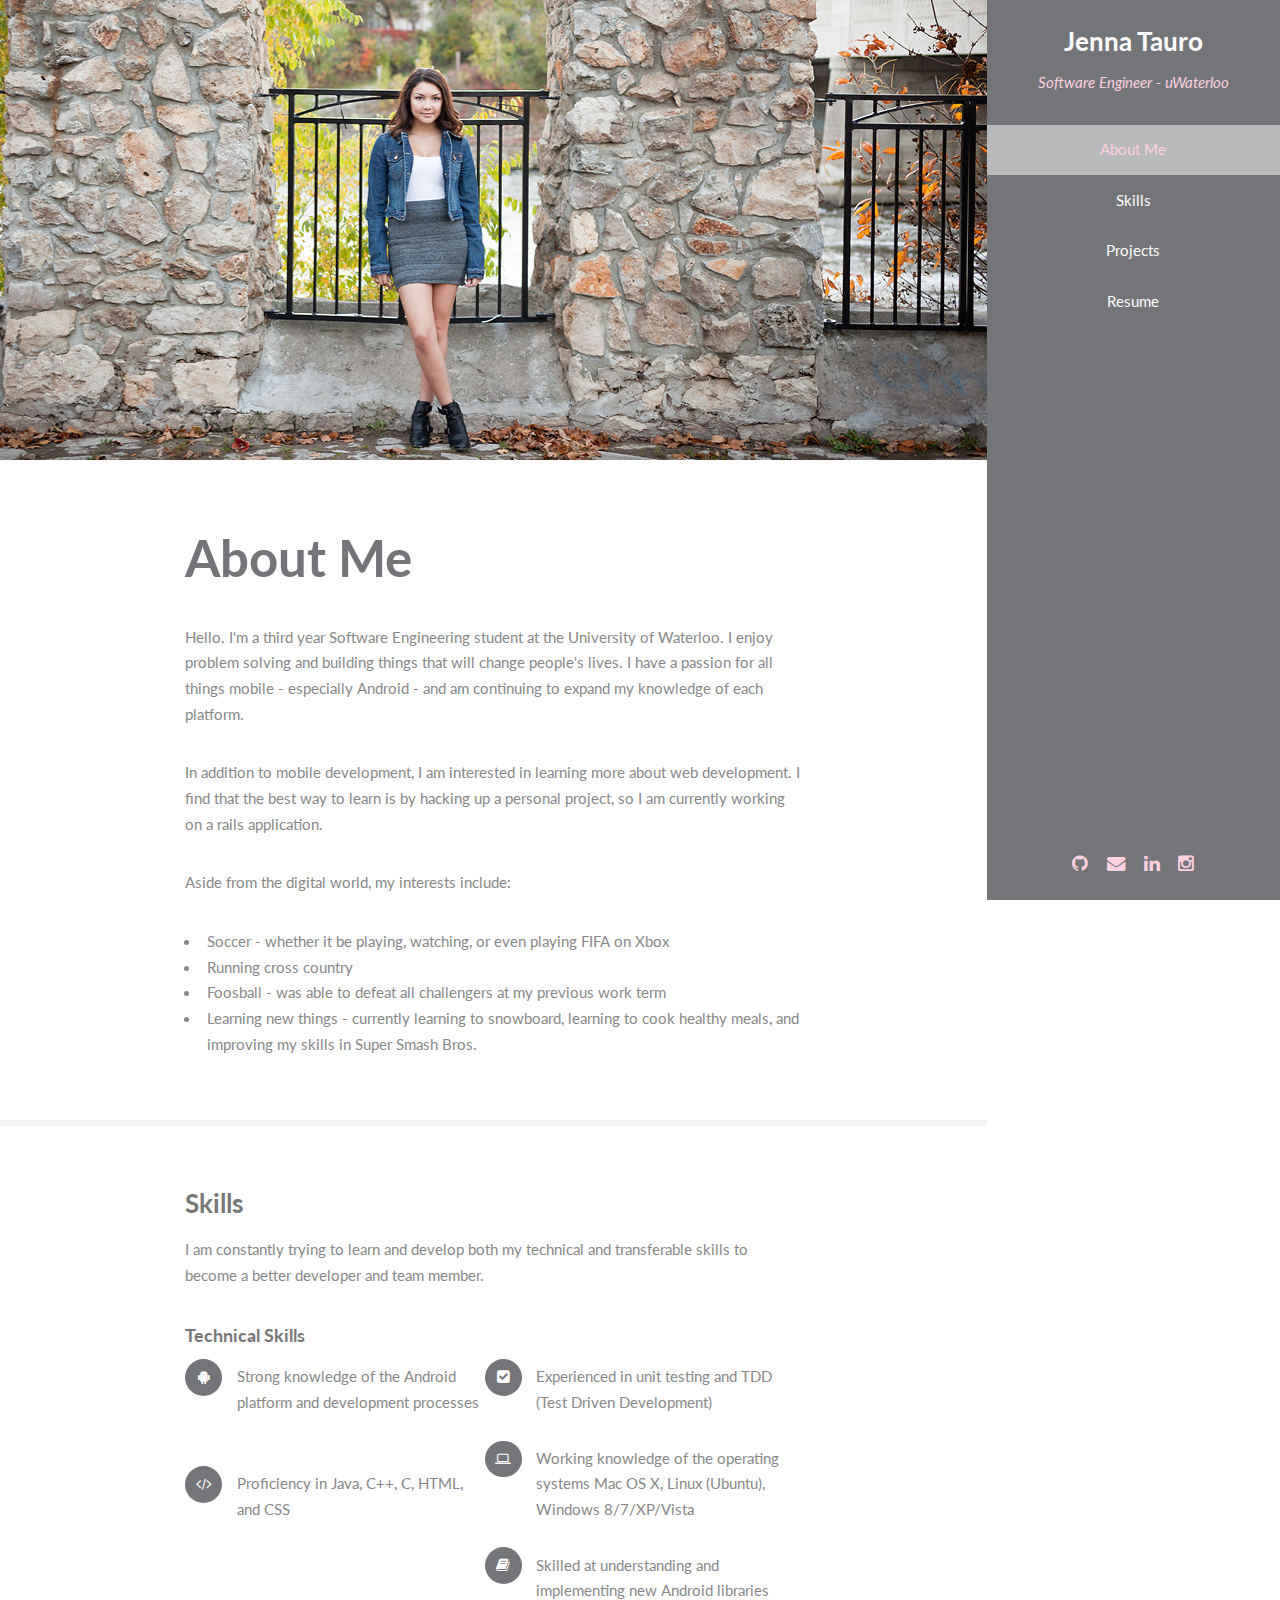
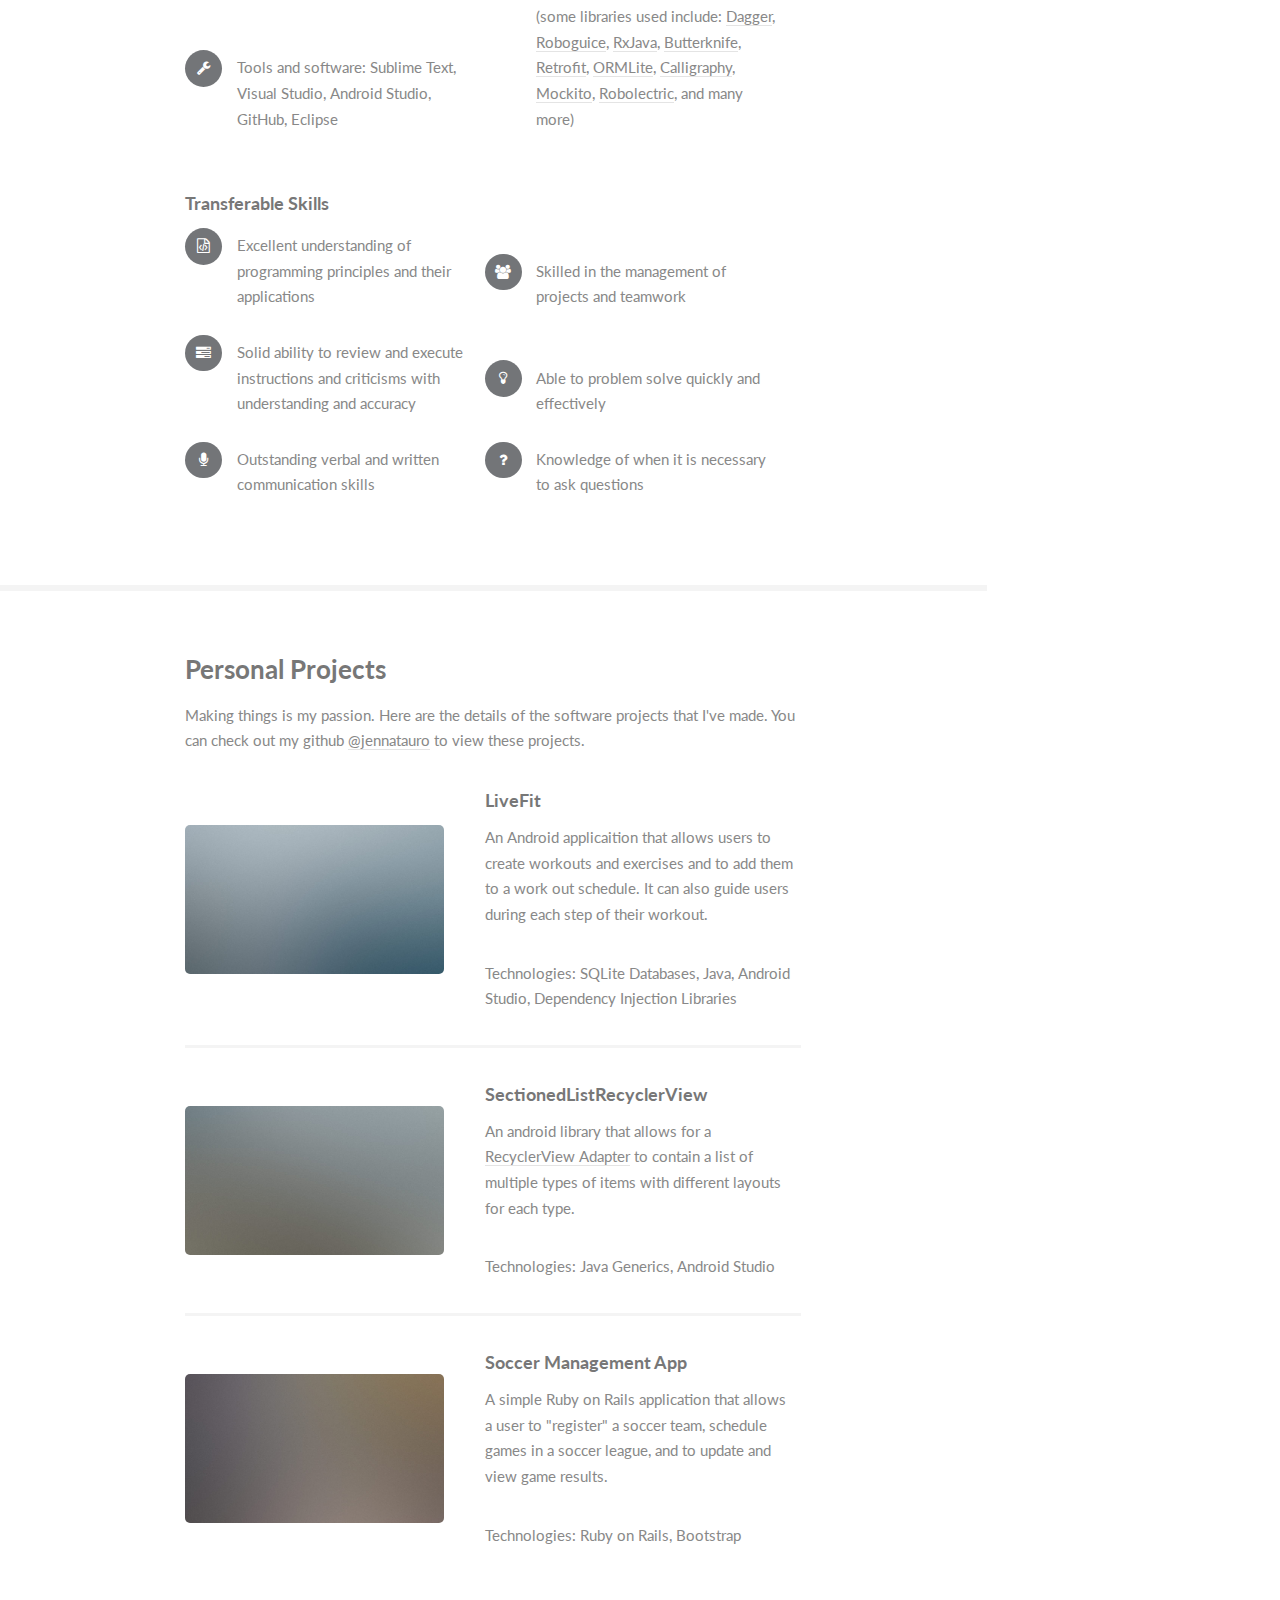
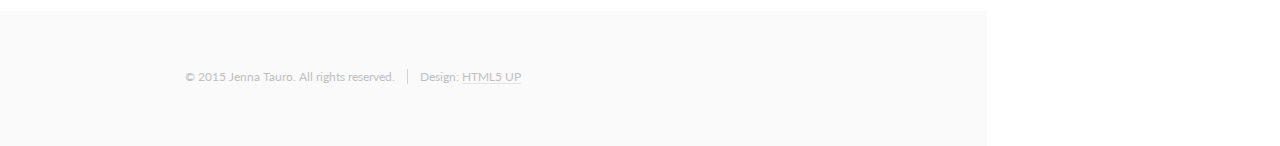
==== commit 4510fb05: "Updated projects section" ====
--- a/index.html
+++ b/index.html
@@ -114,24 +114,30 @@
 								<p>Making things is my passion. Here are the details of the software projects that I've made.  You can check out my github <a href="https://github.com/jennatauro" target="_blank">@jennatauro</a> to view these projects.</p>
 								<div class="features">
 									<article>
-										<a href="#" class="image"><img src="images/pic01.jpg" alt="" /></a>
+										<a href="https://github.com/jennatauro/LiveFit" target="_blank" class="image"><img src="images/pic01.jpg" alt="" /></a>
 										<div class="inner">
-											<h4>LiveFit</h4>
-											<p>Integer eu ante ornare amet commetus vestibulum blandit integer in curae ac faucibus integer adipiscing ornare amet.</p>
+											<h4><a href="https://github.com/jennatauro/LiveFit" target="_blank">LiveFit</a></h4>
+											<p>An Android applicaition that allows users to create workouts and exercises and to add them to a work out schedule.  It can also guide users during each step of their workout.</p>
+
+											<p>Technologies: SQLite Databases, Java, Android Studio, Dependency Injection Libraries</p>
 										</div>
 									</article>
 									<article>
 										<a href="#" class="image"><img src="images/pic02.jpg" alt="" /></a>
 										<div class="inner">
-											<h4>Sectioned List Android Library name</h4>
-											<p>Integer eu ante ornare amet commetus vestibulum blandit integer in curae ac faucibus integer adipiscing ornare amet.</p>
+											<h4>SectionedListRecyclerView</h4>
+											<p>An android library that allows for a <a href="https://developer.android.com/reference/android/support/v7/widget/RecyclerView.Adapter.html">RecyclerView Adapter</a> to contain a list of multiple types of items with different layouts for each type.</p>
+
+											<p>Technologies: Java Generics, Android Studio</p>
 										</div>
 									</article>
 									<article>
-										<a href="#" class="image"><img src="images/pic03.jpg" alt="" /></a>
+										<a href="https://github.com/jennatauro/SoccerManagementTool" target="_blank" class="image"><img src="images/pic03.jpg" alt="" /></a>
 										<div class="inner">
-											<h4>Soccer Management App</h4>
-											<p>Integer eu ante ornare amet commetus vestibulum blandit integer in curae ac faucibus integer adipiscing ornare amet.</p>
+											<h4><a href="https://github.com/jennatauro/SoccerManagementTool" target="_blank">Soccer Management App</a></h4>
+											<p>A simple Ruby on Rails application that allows a user to "register" a soccer team, schedule games in a soccer league, and to update and view game results.</p>
+
+											<p>Technologies: Ruby on Rails, Bootstrap</p>
 										</div>
 									</article>
 								</div>
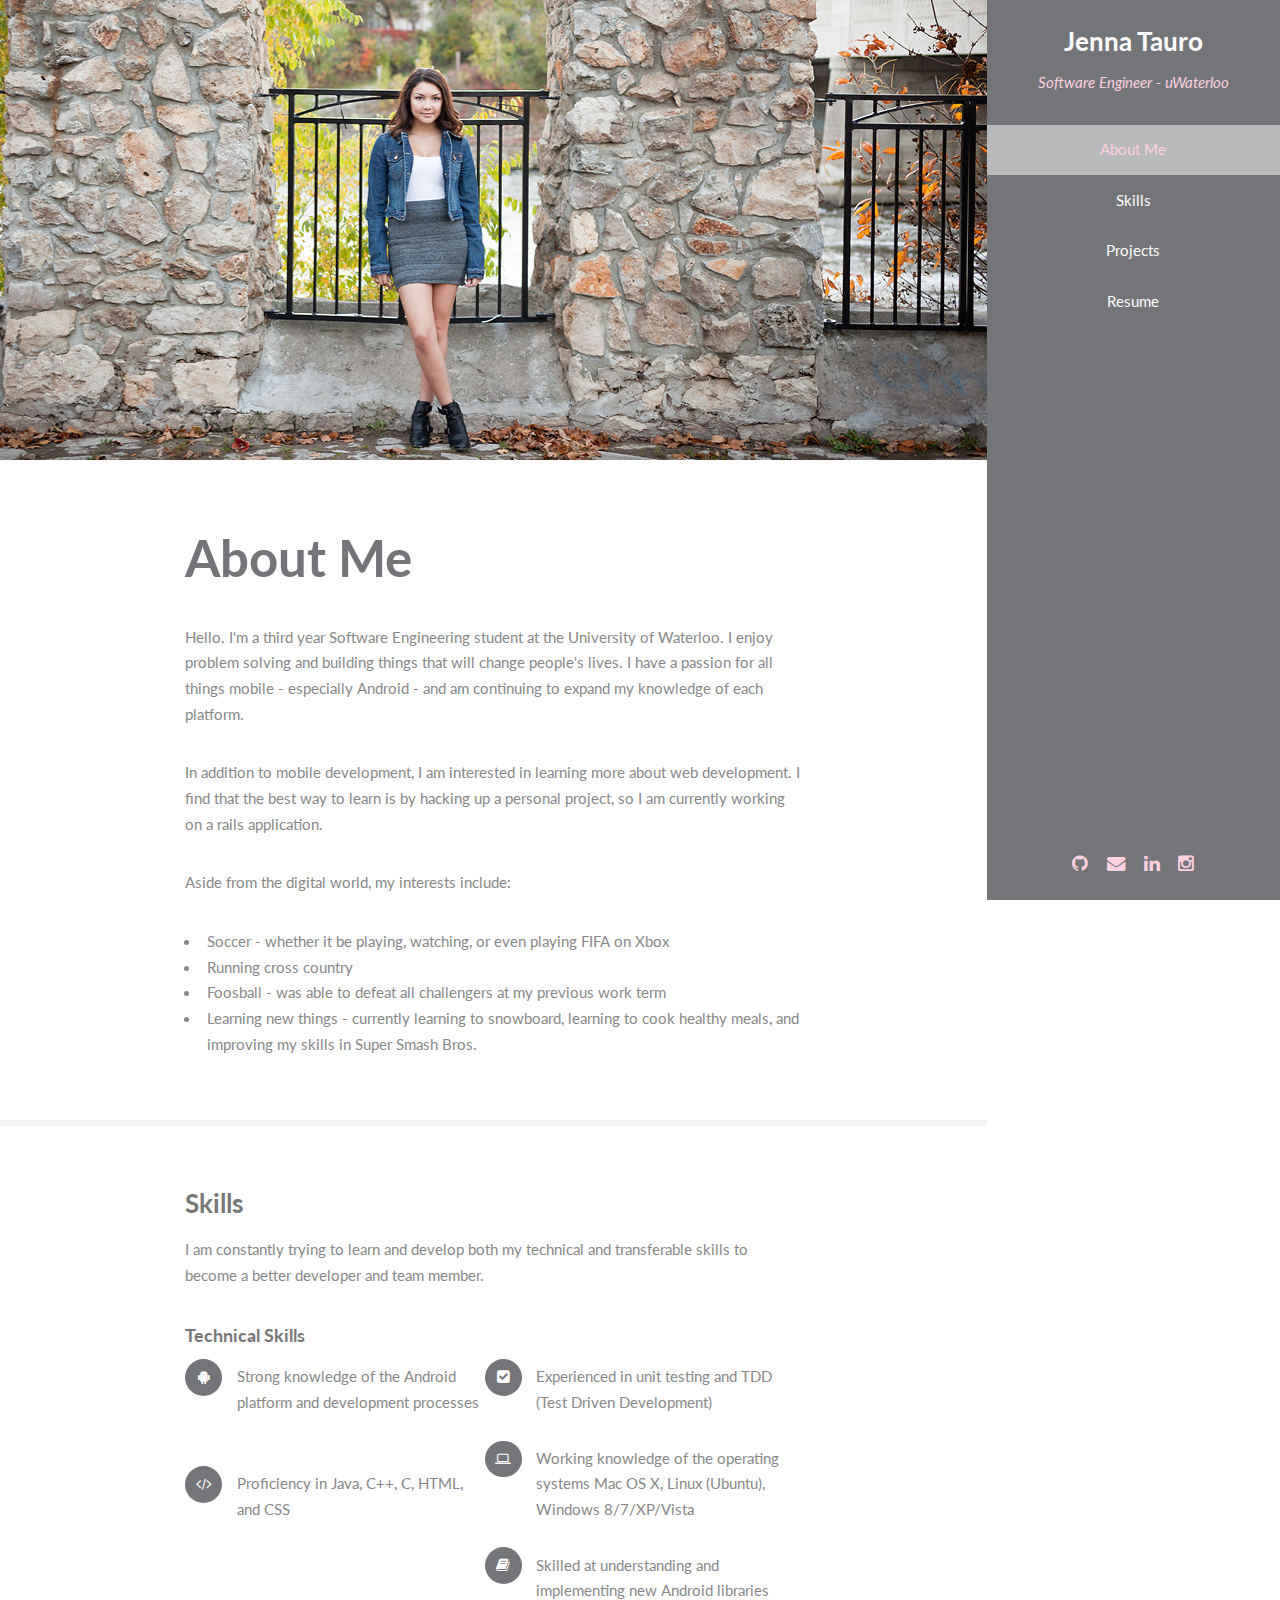
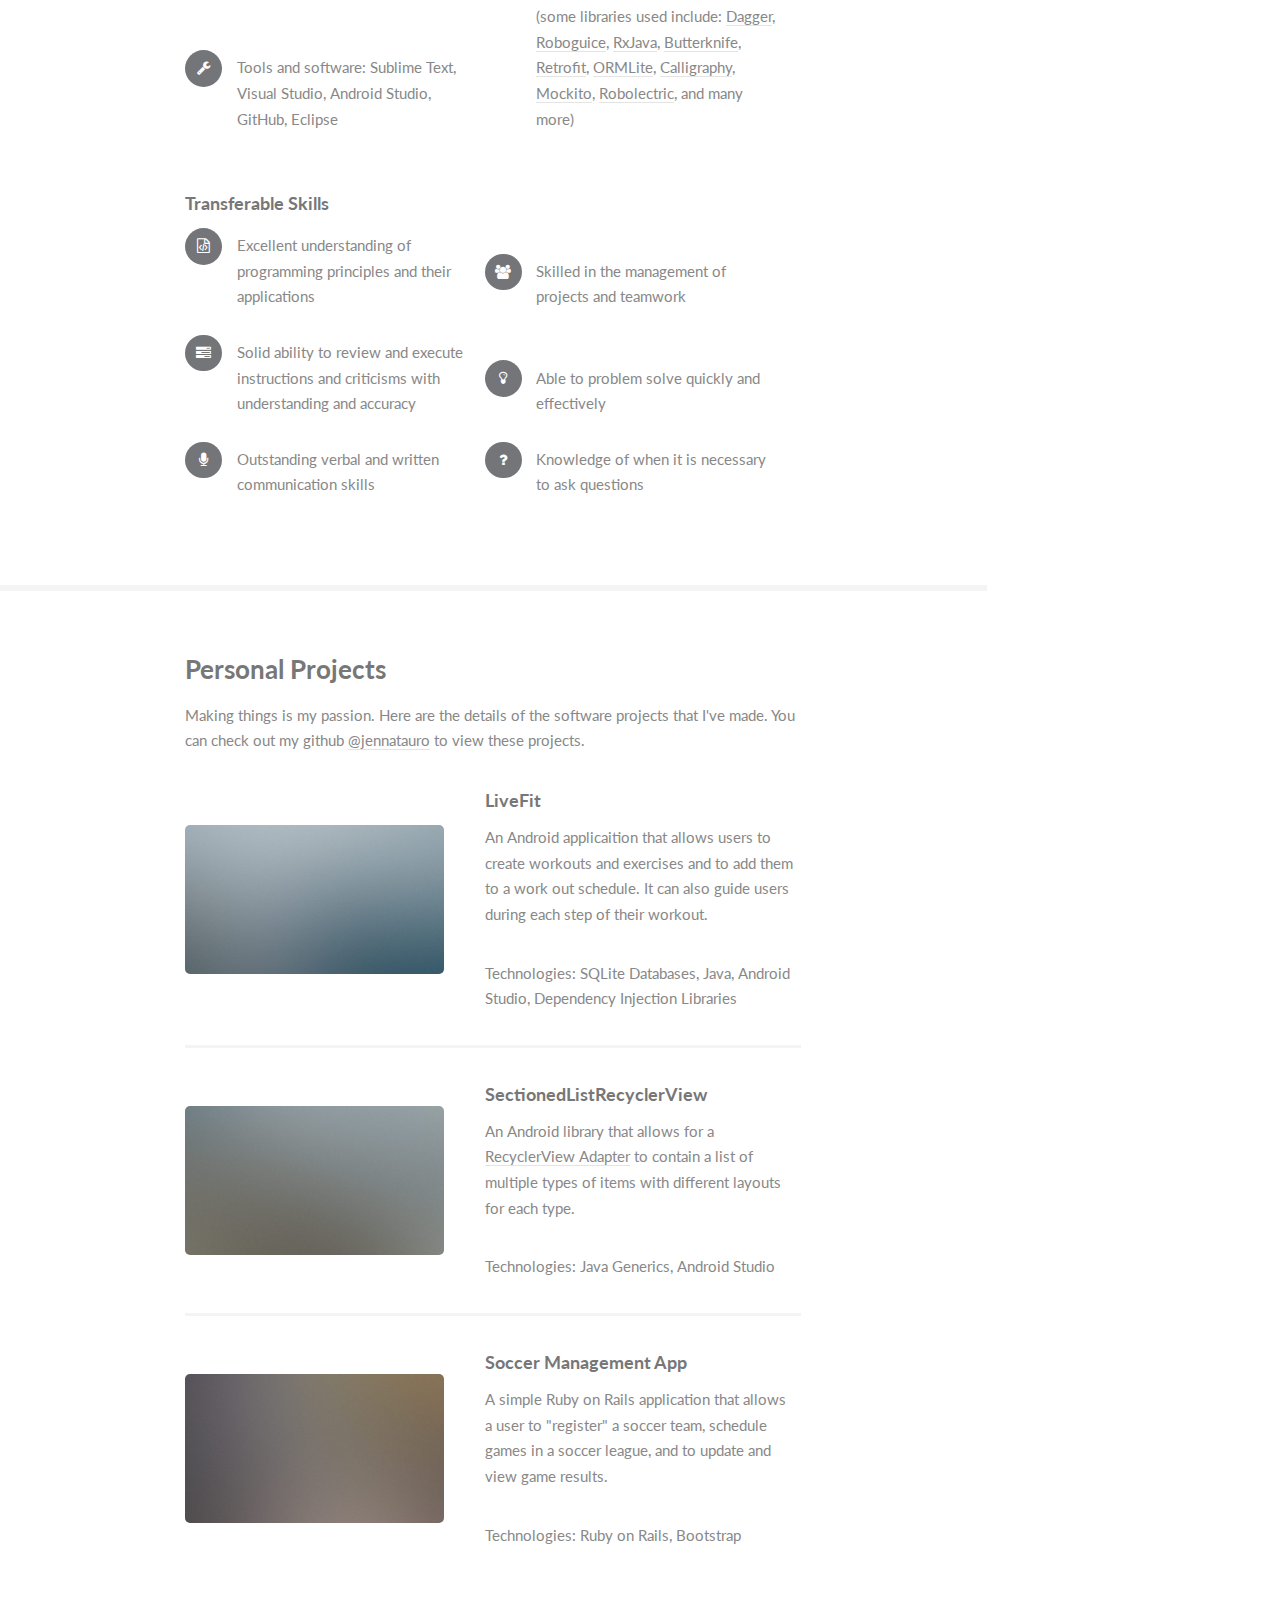
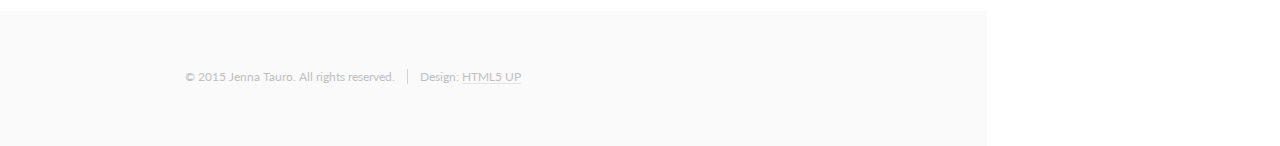
==== commit 717d1cbb: "final fixes" ====
--- a/index.html
+++ b/index.html
@@ -126,7 +126,7 @@
 										<a href="#" class="image"><img src="images/pic02.jpg" alt="" /></a>
 										<div class="inner">
 											<h4>SectionedListRecyclerView</h4>
-											<p>An android library that allows for a <a href="https://developer.android.com/reference/android/support/v7/widget/RecyclerView.Adapter.html">RecyclerView Adapter</a> to contain a list of multiple types of items with different layouts for each type.</p>
+											<p>An Android library that allows for a <a href="https://developer.android.com/reference/android/support/v7/widget/RecyclerView.Adapter.html">RecyclerView Adapter</a> to contain a list of multiple types of items with different layouts for each type.</p>
 
 											<p>Technologies: Java Generics, Android Studio</p>
 										</div>
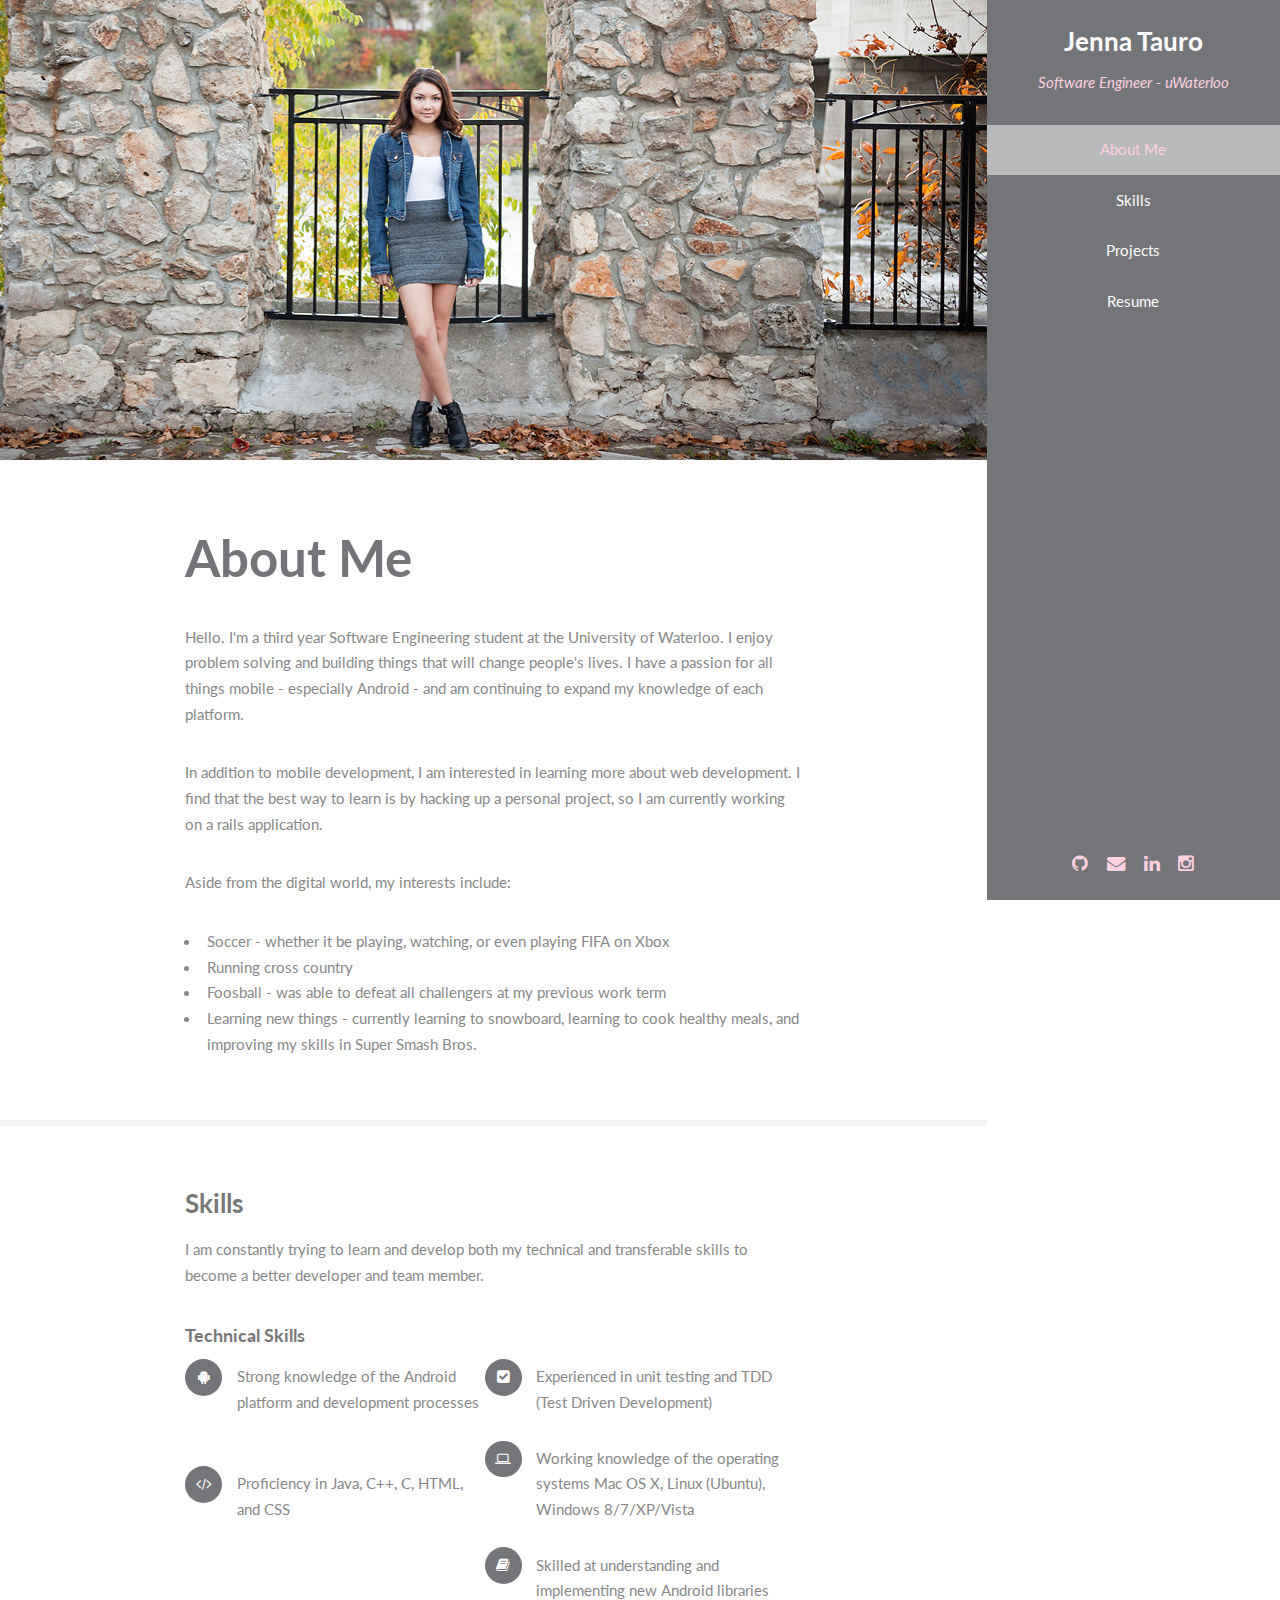
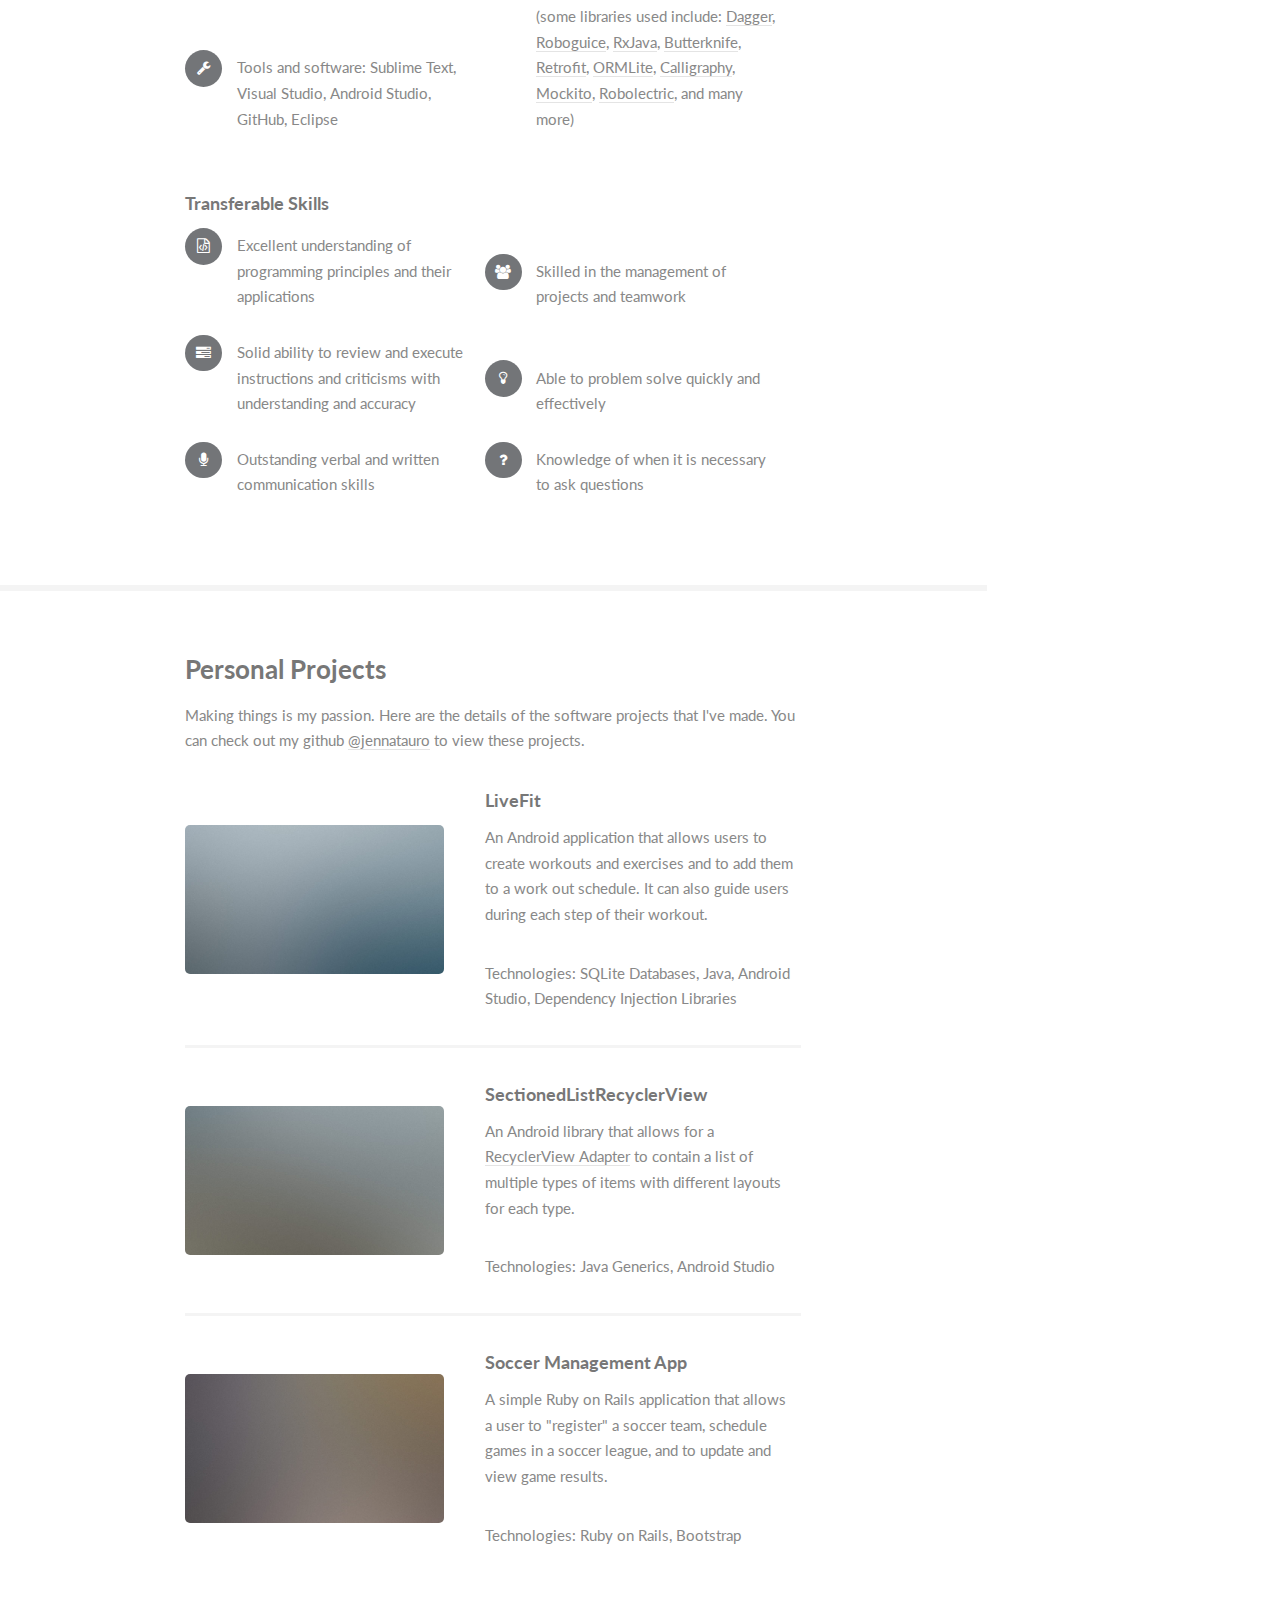
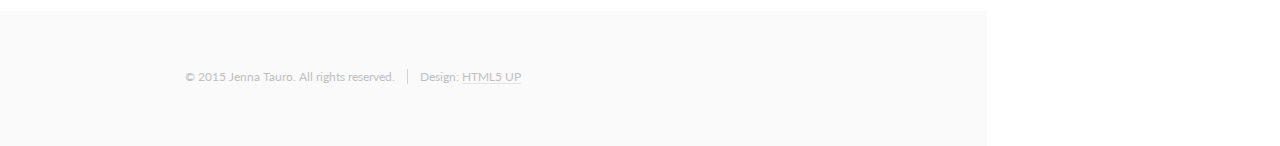
==== commit 0c4b796e: "fixed typo" ====
--- a/index.html
+++ b/index.html
@@ -117,7 +117,7 @@
 										<a href="https://github.com/jennatauro/LiveFit" target="_blank" class="image"><img src="images/pic01.jpg" alt="" /></a>
 										<div class="inner">
 											<h4><a href="https://github.com/jennatauro/LiveFit" target="_blank">LiveFit</a></h4>
-											<p>An Android applicaition that allows users to create workouts and exercises and to add them to a work out schedule.  It can also guide users during each step of their workout.</p>
+											<p>An Android application that allows users to create workouts and exercises and to add them to a work out schedule.  It can also guide users during each step of their workout.</p>
 
 											<p>Technologies: SQLite Databases, Java, Android Studio, Dependency Injection Libraries</p>
 										</div>
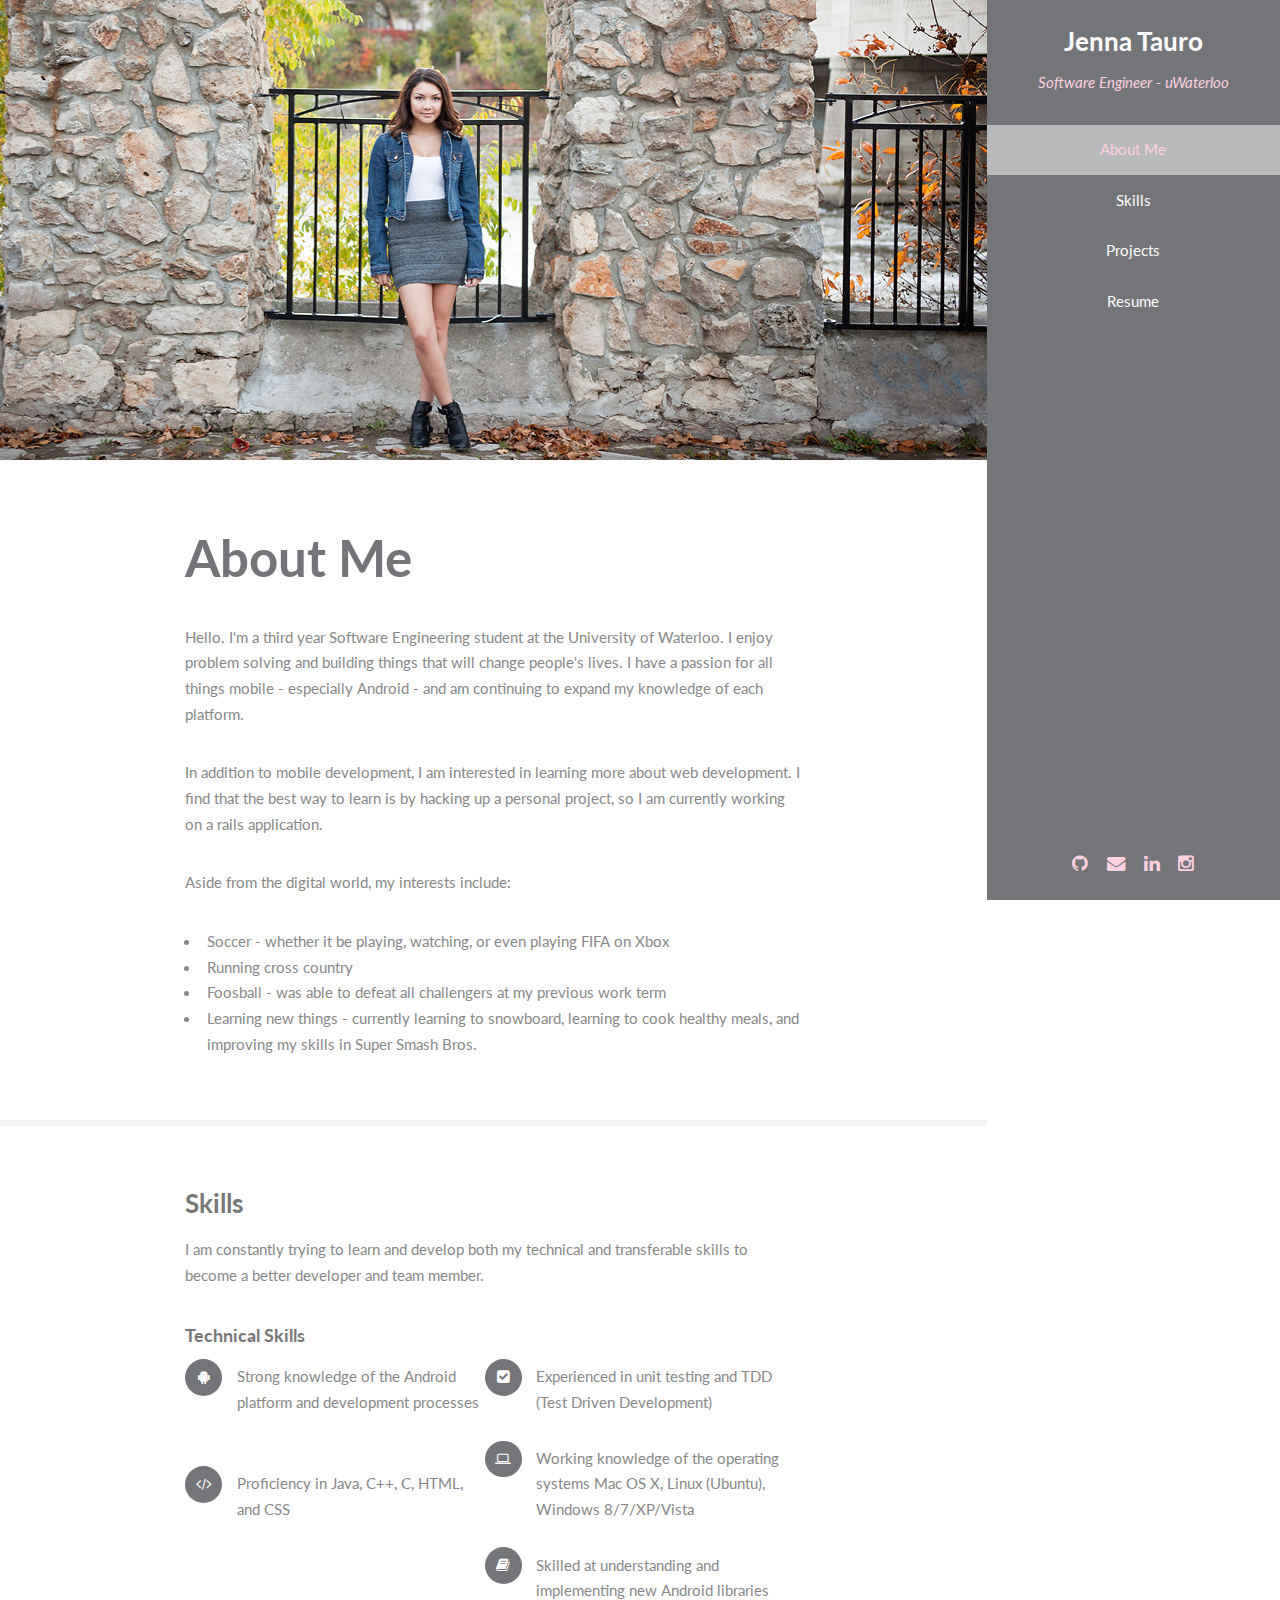
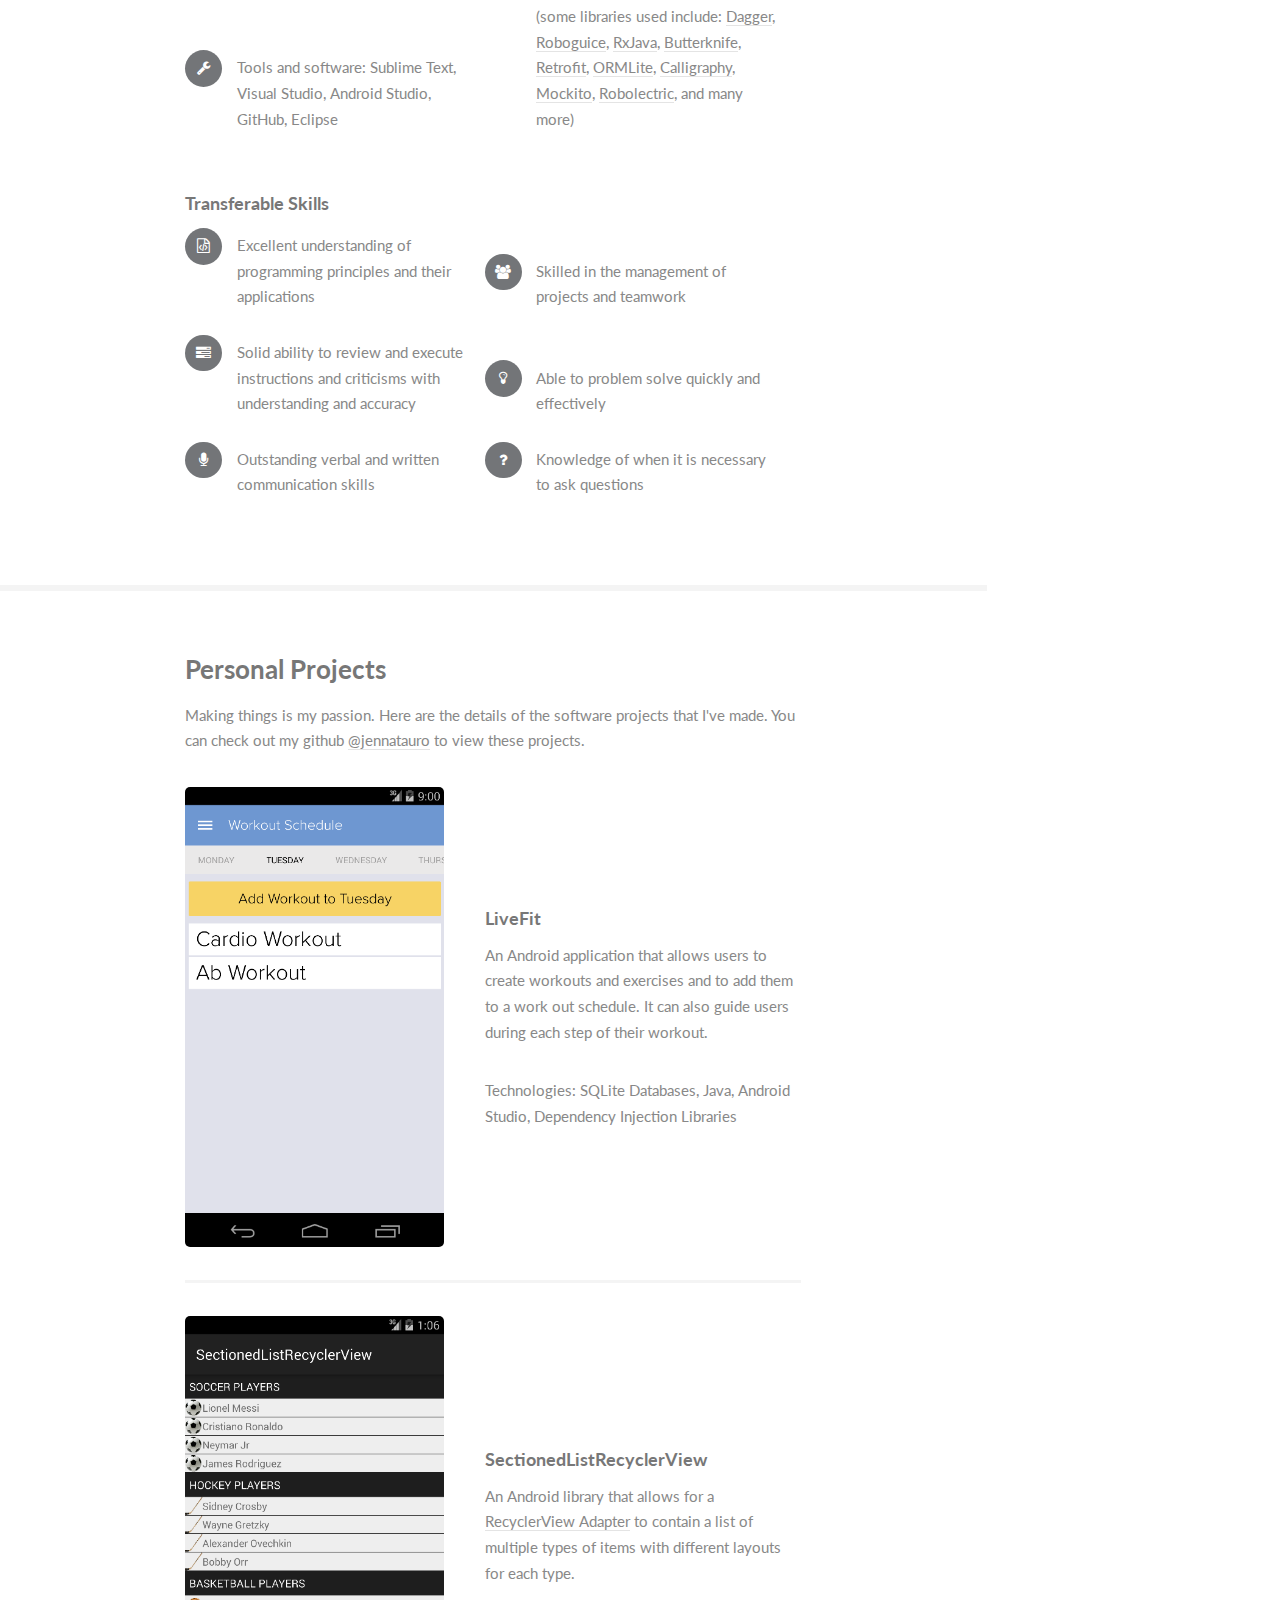
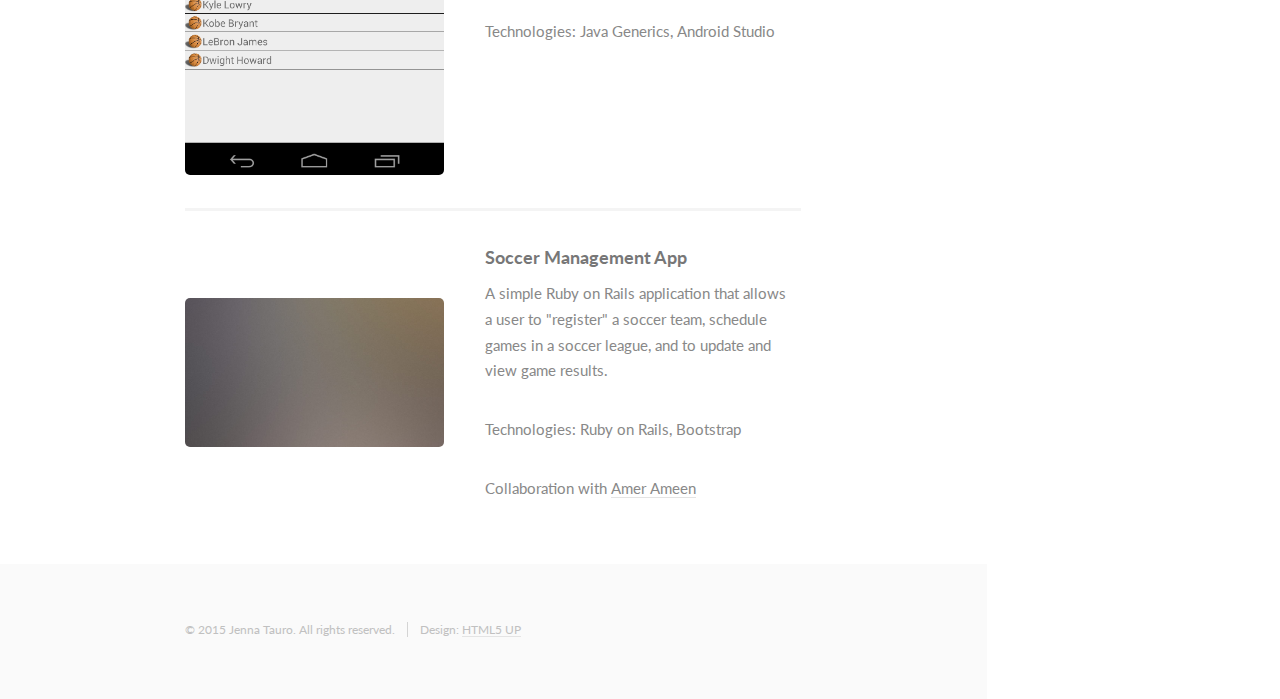
==== commit 44460b7b: "Updated with project pics" ====
--- a/index.html
+++ b/index.html
@@ -114,7 +114,7 @@
 								<p>Making things is my passion. Here are the details of the software projects that I've made.  You can check out my github <a href="https://github.com/jennatauro" target="_blank">@jennatauro</a> to view these projects.</p>
 								<div class="features">
 									<article>
-										<a href="https://github.com/jennatauro/LiveFit" target="_blank" class="image"><img src="images/pic01.jpg" alt="" /></a>
+										<a href="https://github.com/jennatauro/LiveFit" target="_blank" class="image"><img src="images/LiveFitSchedule.png" alt="" /></a>
 										<div class="inner">
 											<h4><a href="https://github.com/jennatauro/LiveFit" target="_blank">LiveFit</a></h4>
 											<p>An Android application that allows users to create workouts and exercises and to add them to a work out schedule.  It can also guide users during each step of their workout.</p>
@@ -123,9 +123,9 @@
 										</div>
 									</article>
 									<article>
-										<a href="#" class="image"><img src="images/pic02.jpg" alt="" /></a>
+										<a href="https://github.com/jennatauro/SectionedListRecyclerView" target="_blank" class="image"><img src="images/SectionedListRecyclerView.png" alt="" /></a>
 										<div class="inner">
-											<h4>SectionedListRecyclerView</h4>
+											<h4><a href="https://github.com/jennatauro/SectionedListRecyclerView" target="_blank">SectionedListRecyclerView</a></h4>
 											<p>An Android library that allows for a <a href="https://developer.android.com/reference/android/support/v7/widget/RecyclerView.Adapter.html">RecyclerView Adapter</a> to contain a list of multiple types of items with different layouts for each type.</p>
 
 											<p>Technologies: Java Generics, Android Studio</p>
@@ -138,6 +138,7 @@
 											<p>A simple Ruby on Rails application that allows a user to "register" a soccer team, schedule games in a soccer league, and to update and view game results.</p>
 
 											<p>Technologies: Ruby on Rails, Bootstrap</p>
+											<p>Collaboration with <a href="https://www.linkedin.com/in/amerameen" target="_blank">Amer Ameen</a></p>
 										</div>
 									</article>
 								</div>
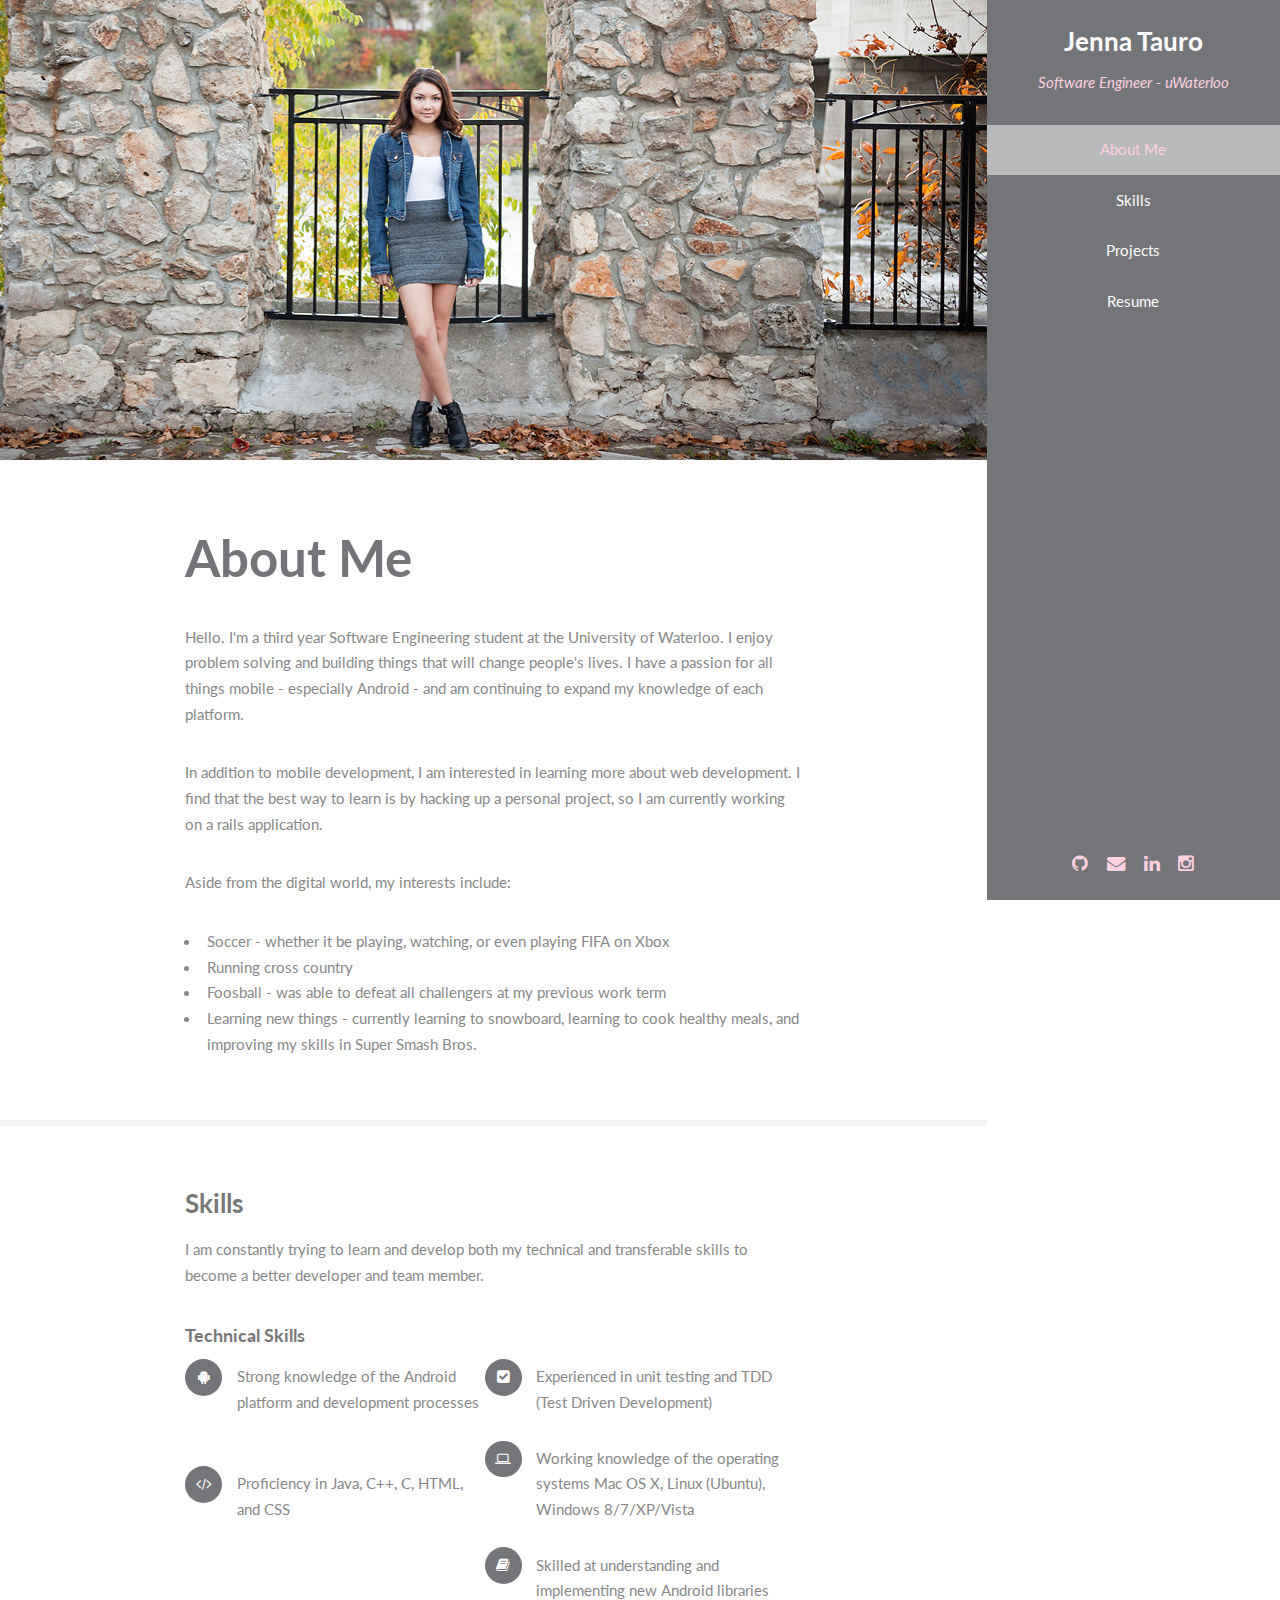
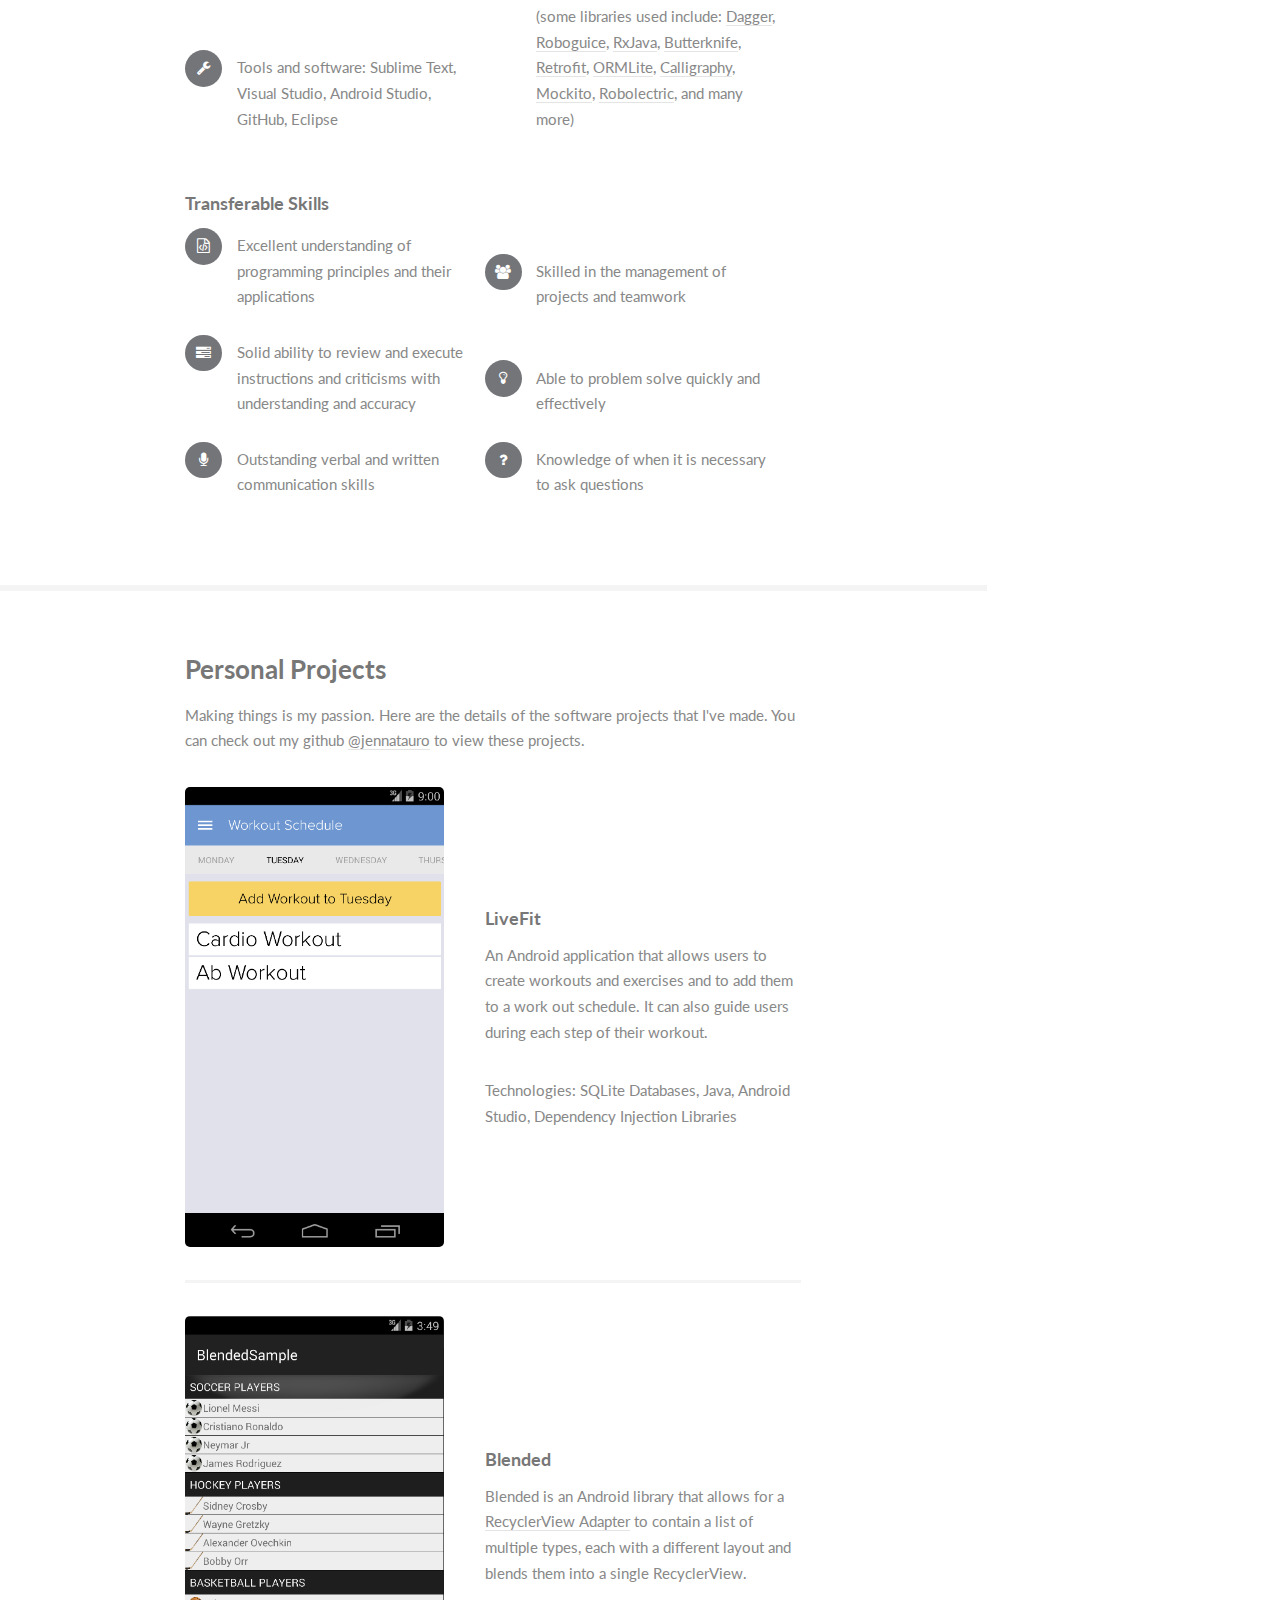
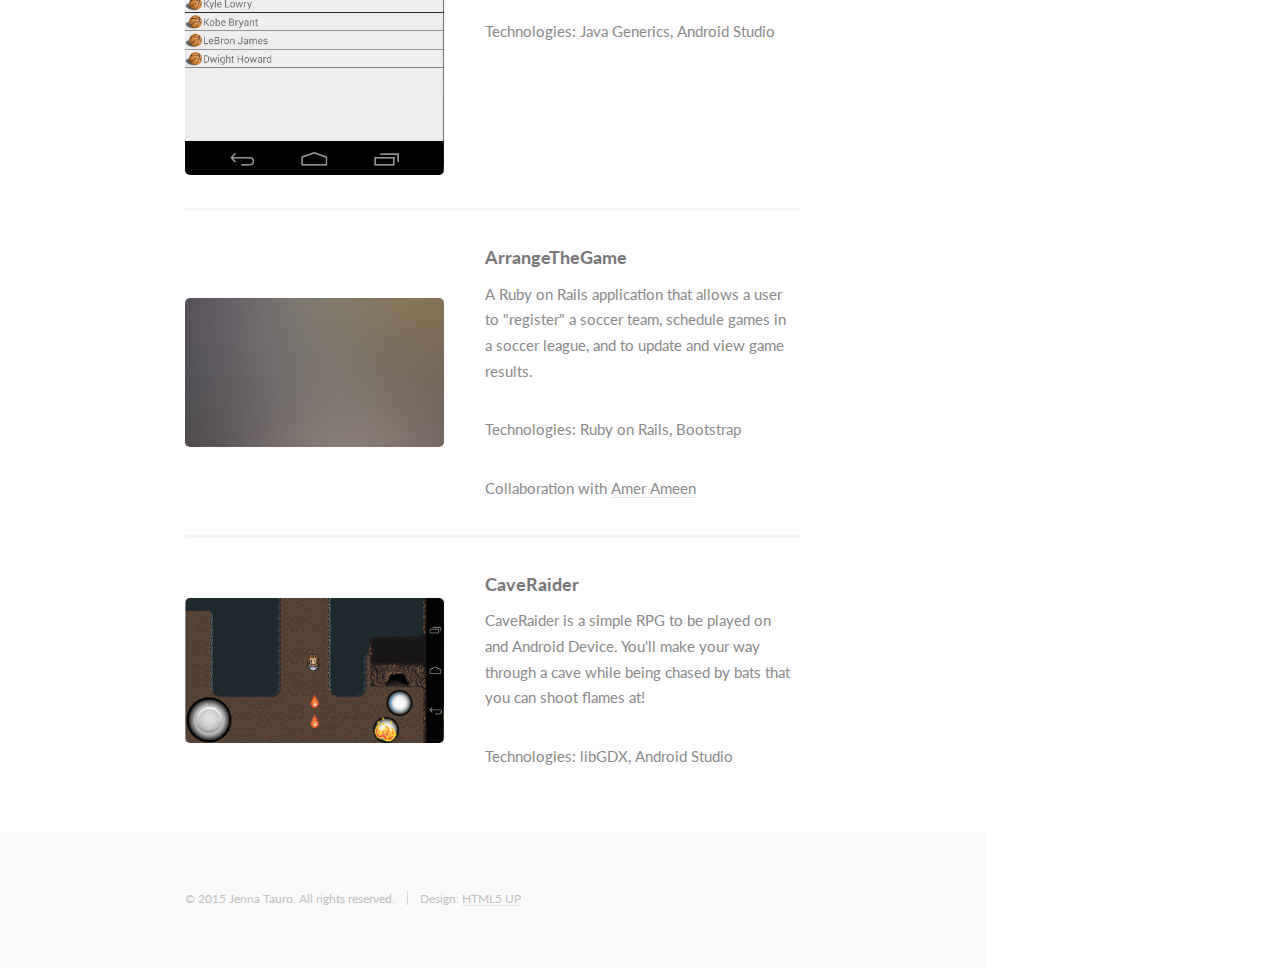
==== commit c9d4829c: "Updated projects section" ====
--- a/index.html
+++ b/index.html
@@ -123,22 +123,31 @@
 										</div>
 									</article>
 									<article>
-										<a href="https://github.com/jennatauro/SectionedListRecyclerView" target="_blank" class="image"><img src="images/SectionedListRecyclerView.png" alt="" /></a>
+										<a href="https://github.com/jennatauro/Blended" target="_blank" class="image"><img src="images/Blended.png" alt="" /></a>
 										<div class="inner">
-											<h4><a href="https://github.com/jennatauro/SectionedListRecyclerView" target="_blank">SectionedListRecyclerView</a></h4>
-											<p>An Android library that allows for a <a href="https://developer.android.com/reference/android/support/v7/widget/RecyclerView.Adapter.html">RecyclerView Adapter</a> to contain a list of multiple types of items with different layouts for each type.</p>
+											<h4><a href="https://github.com/jennatauro/Blended" target="_blank">Blended</a></h4>
+											<p>Blended is an Android library that allows for a <a href="https://developer.android.com/reference/android/support/v7/widget/RecyclerView.Adapter.html">RecyclerView Adapter</a> to contain a list of multiple types, each with a different layout and blends them into a single RecyclerView.</p>
 
 											<p>Technologies: Java Generics, Android Studio</p>
 										</div>
 									</article>
 									<article>
-										<a href="https://github.com/jennatauro/SoccerManagementTool" target="_blank" class="image"><img src="images/pic03.jpg" alt="" /></a>
+										<a href="https://github.com/jennatauro/ArrangeTheGame" target="_blank" class="image"><img src="images/pic03.jpg" alt="" /></a>
 										<div class="inner">
-											<h4><a href="https://github.com/jennatauro/SoccerManagementTool" target="_blank">Soccer Management App</a></h4>
-											<p>A simple Ruby on Rails application that allows a user to "register" a soccer team, schedule games in a soccer league, and to update and view game results.</p>
+											<h4><a href="https://github.com/jennatauro/ArrangeTheGame" target="_blank">ArrangeTheGame</a></h4>
+											<p>A Ruby on Rails application that allows a user to "register" a soccer team, schedule games in a soccer league, and to update and view game results.</p>
 
 											<p>Technologies: Ruby on Rails, Bootstrap</p>
 											<p>Collaboration with <a href="https://www.linkedin.com/in/amerameen" target="_blank">Amer Ameen</a></p>
+										</div>
+									</article>
+									<article>
+										<a href="https://github.com/jennatauro/CaveRaider" target="_blank" class="image"><img src="images/CaveRaider.png" alt="" /></a>
+										<div class="inner">
+											<h4><a href="https://github.com/jennatauro/CaveRaider" target="_blank">CaveRaider</a></h4>
+											<p>CaveRaider is a simple RPG to be played on and Android Device. You'll make your way through a cave while being chased by bats that you can shoot flames at!</p>
+
+											<p>Technologies: libGDX, Android Studio</p>
 										</div>
 									</article>
 								</div>
